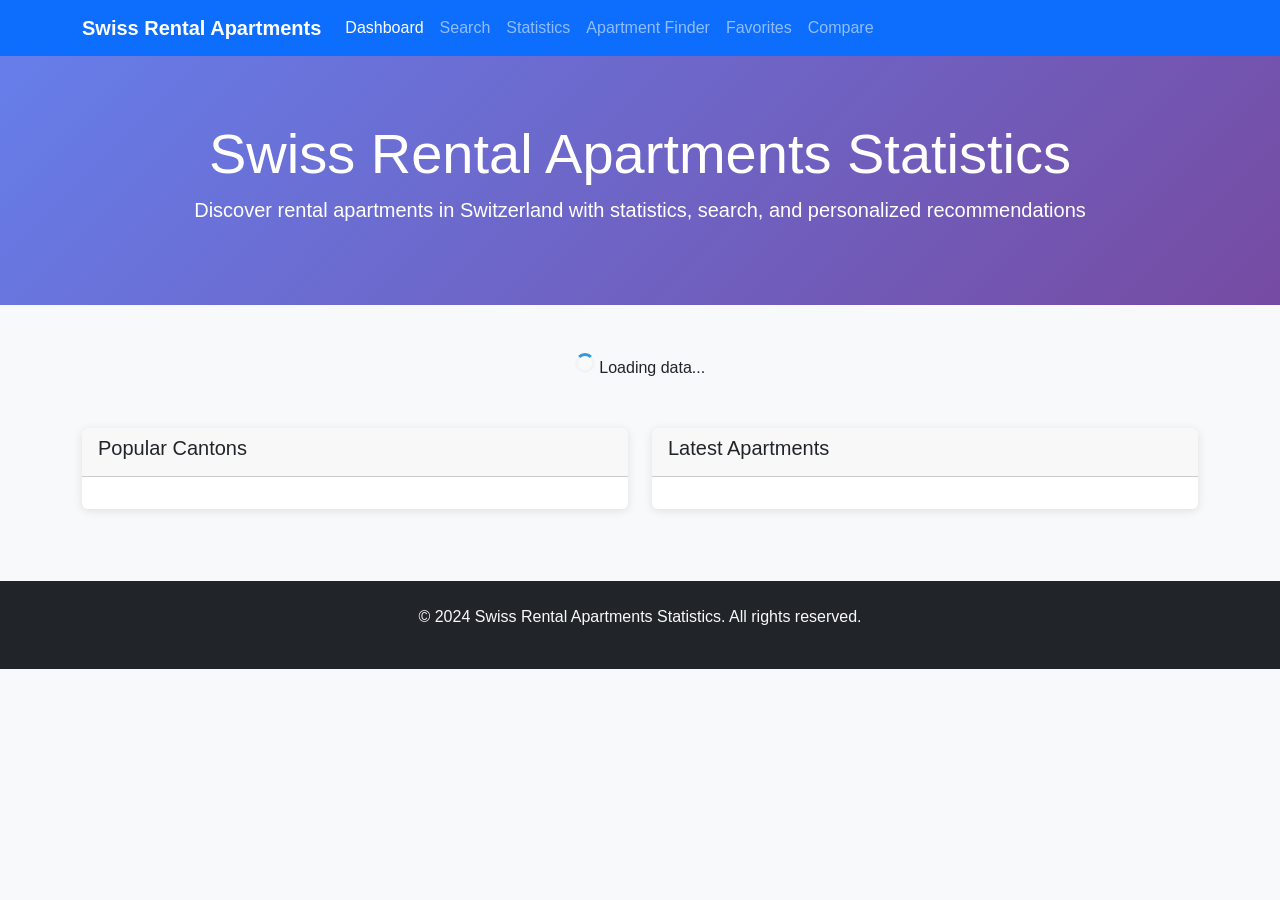
==== index.html @ b052c324 "build structure" ====
<!DOCTYPE html>
<html lang="de">
<head>
  <meta charset="UTF-8">
  <meta name="viewport" content="width=device-width, initial-scale=1.0">
  <title>Swiss Mietwohnungen Statistik - Dashboard</title>
  <link href="https://cdn.jsdelivr.net/npm/bootstrap@5.3.8/dist/css/bootstrap.min.css" rel="stylesheet">
  <link rel="stylesheet" href="css/style.css">
</head>
<body>
  <nav class="navbar navbar-expand-lg navbar-dark bg-primary">
    <div class="container">
      <a class="navbar-brand" href="index.html">Swiss Rental Apartments</a>
      <button class="navbar-toggler" type="button" data-bs-toggle="collapse" data-bs-target="#navbarNav">
        <span class="navbar-toggler-icon"></span>
      </button>
      <div class="collapse navbar-collapse" id="navbarNav">
        <ul class="navbar-nav me-auto">
          <li class="nav-item">
            <a class="nav-link active" href="index.html">Dashboard</a>
          </li>
          <li class="nav-item">
            <a class="nav-link" href="search.html">Search</a>
          </li>
          <li class="nav-item">
            <a class="nav-link" href="stats.html">Statistics</a>
          </li>
          <li class="nav-item">
            <a class="nav-link" href="quiz.html">Apartment Finder</a>
          </li>
          <li class="nav-item">
            <a class="nav-link" href="favorites.html">Favorites</a>
          </li>
          <li class="nav-item">
            <a class="nav-link" href="compare.html">Compare</a>
          </li>
        </ul>
      </div>
    </div>
  </nav>

  <section class="hero-section">
    <div class="container text-center">
      <h1 class="display-4">Swiss Rental Apartments Statistics</h1>
      <p class="lead">Discover rental apartments in Switzerland with statistics, search, and personalized recommendations</p>
    </div>
  </section>

  <div class="container my-5">
    <div id="summary-cards" class="row mb-5">
      <!-- Summary cards will be populated by JS -->
    </div>

    <div class="row">
      <div class="col-lg-6 mb-4">
        <div class="card">
          <div class="card-header">
            <h5>Popular Cantons</h5>
          </div>
          <div class="card-body">
            <div id="popular-cantons">
              <!-- Popular cantons will be populated by JS -->
            </div>
          </div>
        </div>
      </div>
      <div class="col-lg-6 mb-4">
        <div class="card">
          <div class="card-header">
            <h5>Latest Apartments</h5>
          </div>
          <div class="card-body">
            <div id="latest-apartments">
              <!-- Latest apartments will be populated by JS -->
            </div>
          </div>
        </div>
      </div>
    </div>
  </div>

  <footer class="bg-dark text-light py-4 mt-5">
    <div class="container text-center">
      <p>&copy; 2024 Swiss Rental Apartments Statistics. All rights reserved.</p>
    </div>
  </footer>

  <div id="toast-container" class="toast-container"></div>

  <script src="https://cdn.jsdelivr.net/npm/bootstrap@5.3.8/dist/js/bootstrap.bundle.min.js"></script>
  <script src="js/config.js"></script>
  <script src="js/supabase.js"></script>
  <script src="js/utils.js"></script>
  <script src="js/app.js"></script>
</body>
</html>
---- css/style.css ----
/* Custom styles for the application */
body {
  font-family: 'Segoe UI', Tahoma, Geneva, Verdana, sans-serif;
  background-color: #f8f9fa;
}

.navbar-brand {
  font-weight: bold;
}

.hero-section {
  background: linear-gradient(135deg, #667eea 0%, #764ba2 100%);
  color: white;
  padding: 4rem 0;
}

.card {
  border: none;
  box-shadow: 0 2px 10px rgba(0,0,0,0.1);
  transition: transform 0.2s;
}

.card:hover {
  transform: translateY(-2px);
}

.apartment-card img {
  height: 200px;
  object-fit: cover;
}

.stats-bar {
  background-color: #e9ecef;
  height: 20px;
  border-radius: 10px;
  overflow: hidden;
}

.stats-fill {
  height: 100%;
  background-color: #007bff;
  transition: width 0.5s;
}

.quiz-progress {
  height: 8px;
  background-color: #e9ecef;
  border-radius: 4px;
}

.quiz-progress-fill {
  height: 100%;
  background-color: #28a745;
  border-radius: 4px;
  transition: width 0.3s;
}

.favorite-btn {
  position: absolute;
  top: 10px;
  right: 10px;
  background: rgba(255,255,255,0.8);
  border: none;
  border-radius: 50%;
  width: 40px;
  height: 40px;
  display: flex;
  align-items: center;
  justify-content: center;
}

.favorite-btn:hover {
  background: rgba(255,255,255,1);
}

.comparison-table th,
.comparison-table td {
  vertical-align: middle;
}

.empty-state {
  text-align: center;
  padding: 3rem;
  color: #6c757d;
}

.empty-state i {
  font-size: 4rem;
  margin-bottom: 1rem;
}

.loading-spinner {
  display: inline-block;
  width: 20px;
  height: 20px;
  border: 3px solid #f3f3f3;
  border-top: 3px solid #3498db;
  border-radius: 50%;
  animation: spin 1s linear infinite;
}

@keyframes spin {
  0% { transform: rotate(0deg); }
  100% { transform: rotate(360deg); }
}

.toast-container {
  position: fixed;
  top: 20px;
  right: 20px;
  z-index: 9999;
}

@media (max-width: 768px) {
  .hero-section {
    padding: 2rem 0;
  }

  .card {
    margin-bottom: 1rem;
  }
}
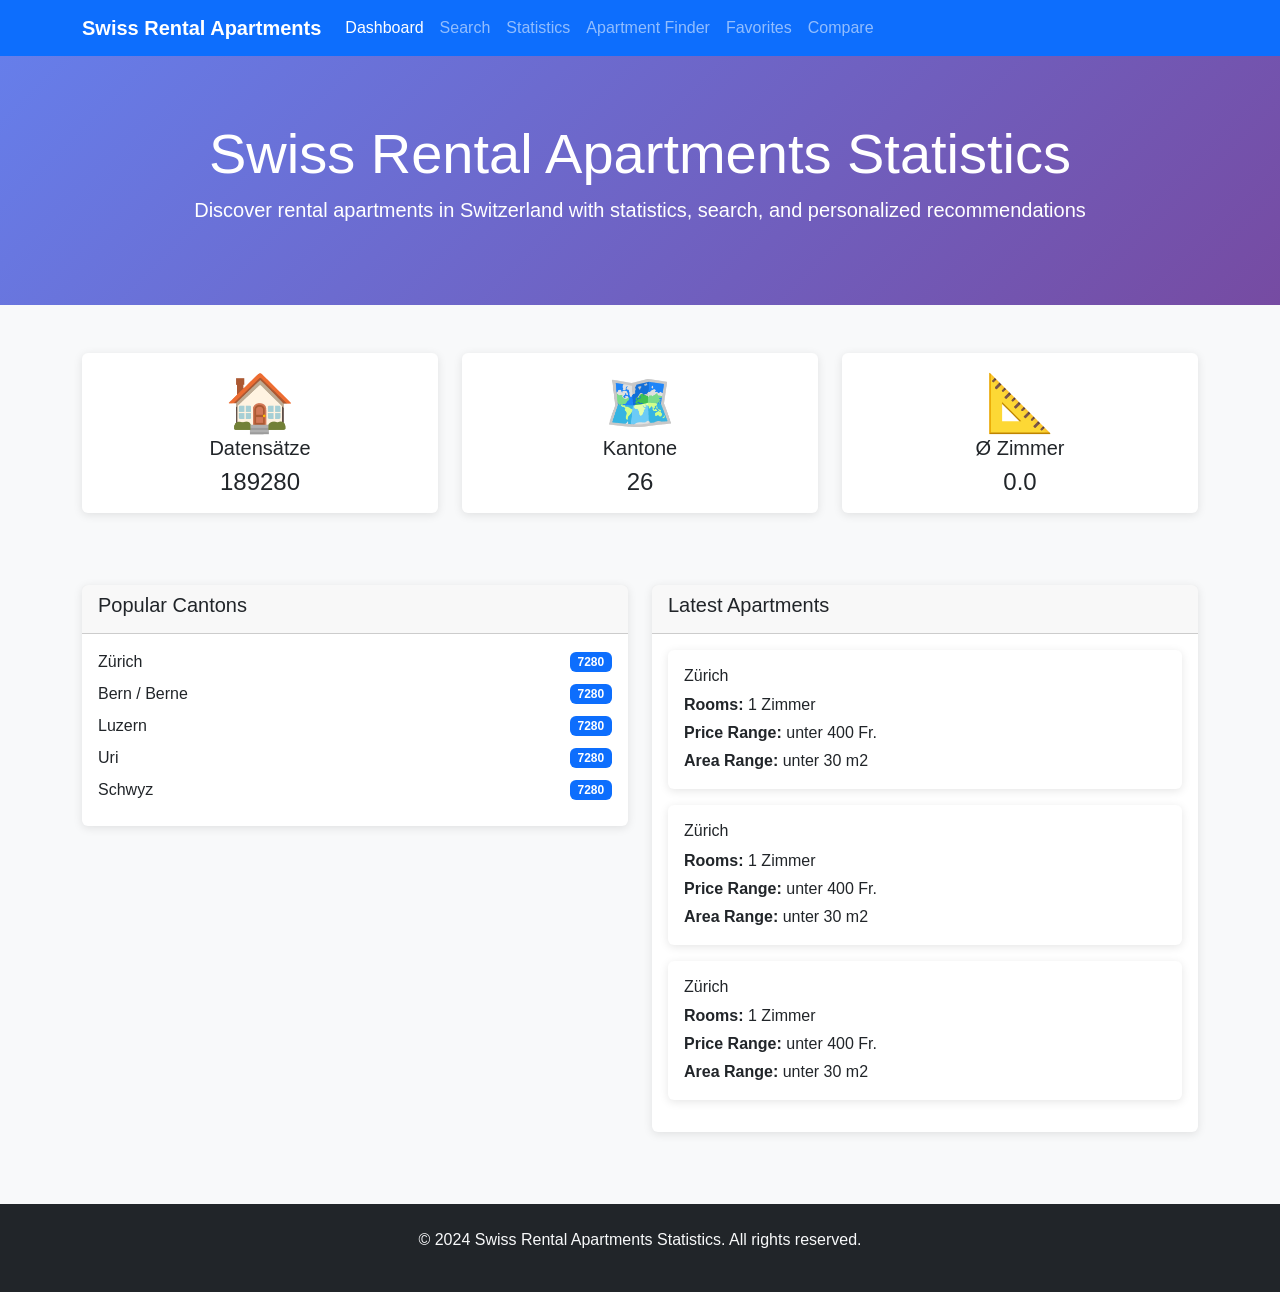
==== commit 39ff59e4: "fetch data and display" ====
--- a/index.html
+++ b/index.html
@@ -1,5 +1,6 @@
 <!DOCTYPE html>
 <html lang="de">
+
 <head>
   <meta charset="UTF-8">
   <meta name="viewport" content="width=device-width, initial-scale=1.0">
@@ -7,6 +8,7 @@
   <link href="https://cdn.jsdelivr.net/npm/bootstrap@5.3.8/dist/css/bootstrap.min.css" rel="stylesheet">
   <link rel="stylesheet" href="css/style.css">
 </head>
+
 <body>
   <nav class="navbar navbar-expand-lg navbar-dark bg-primary">
     <div class="container">
@@ -42,7 +44,8 @@
   <section class="hero-section">
     <div class="container text-center">
       <h1 class="display-4">Swiss Rental Apartments Statistics</h1>
-      <p class="lead">Discover rental apartments in Switzerland with statistics, search, and personalized recommendations</p>
+      <p class="lead">Discover rental apartments in Switzerland with statistics, search, and personalized
+        recommendations</p>
     </div>
   </section>
 
@@ -87,10 +90,10 @@
 
   <div id="toast-container" class="toast-container"></div>
 
-  <script src="https://cdn.jsdelivr.net/npm/bootstrap@5.3.8/dist/js/bootstrap.bundle.min.js"></script>
   <script src="js/config.js"></script>
   <script src="js/supabase.js"></script>
   <script src="js/utils.js"></script>
   <script src="js/app.js"></script>
 </body>
+
 </html>
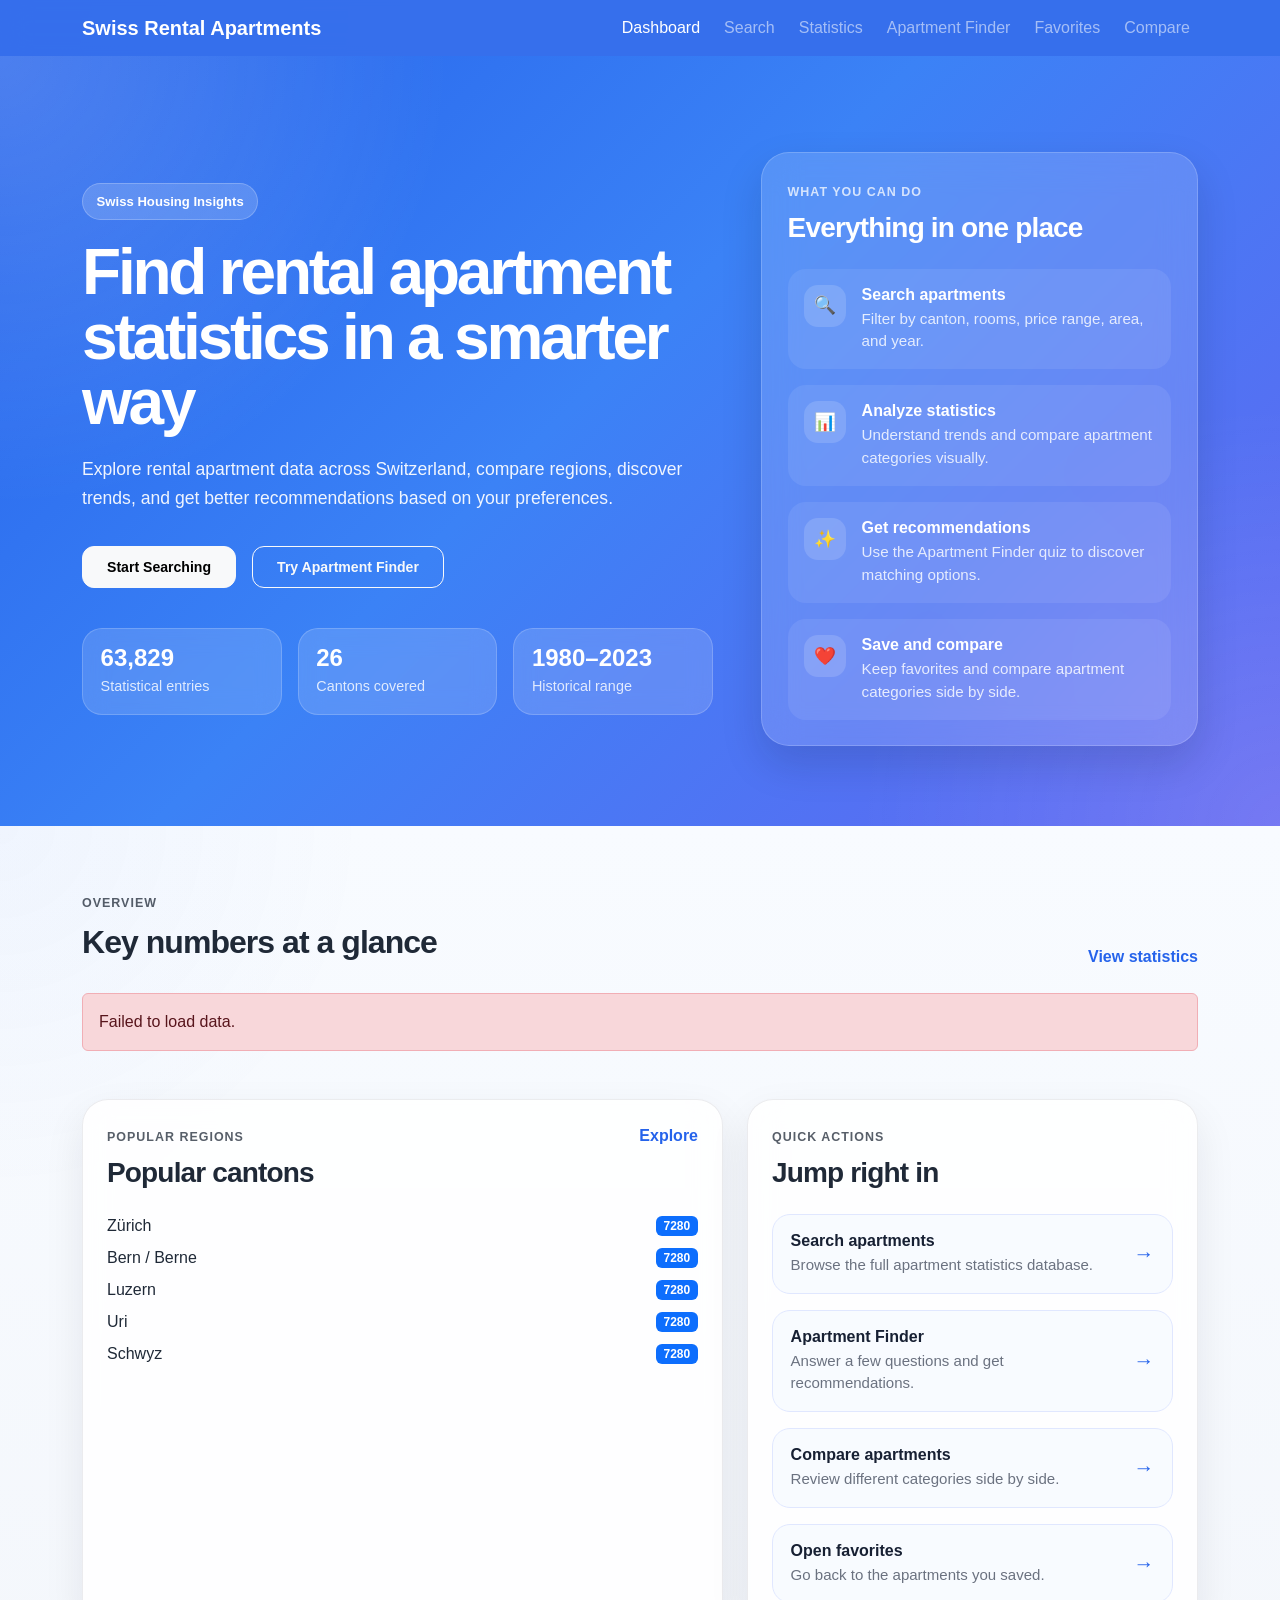
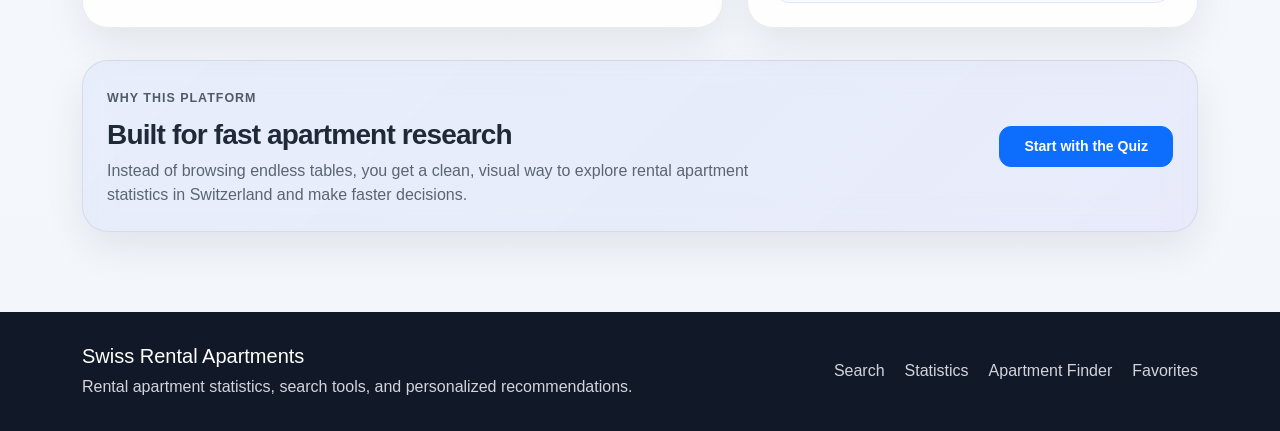
==== commit e9a8413d: "redesign and fix btns" ====
--- a/index.html
+++ b/index.html
@@ -1,23 +1,24 @@
 <!DOCTYPE html>
-<html lang="de">
+<html lang="en">
 
 <head>
   <meta charset="UTF-8">
   <meta name="viewport" content="width=device-width, initial-scale=1.0">
-  <title>Swiss Mietwohnungen Statistik - Dashboard</title>
+  <title>Swiss Rental Apartments - Dashboard</title>
   <link href="https://cdn.jsdelivr.net/npm/bootstrap@5.3.8/dist/css/bootstrap.min.css" rel="stylesheet">
   <link rel="stylesheet" href="css/style.css">
 </head>
 
 <body>
-  <nav class="navbar navbar-expand-lg navbar-dark bg-primary">
-    <div class="container">
-      <a class="navbar-brand" href="index.html">Swiss Rental Apartments</a>
+  <nav class="navbar navbar-expand-lg navbar-dark custom-navbar">
+    <div class="container">
+      <a class="navbar-brand fw-bold" href="index.html">Swiss Rental Apartments</a>
       <button class="navbar-toggler" type="button" data-bs-toggle="collapse" data-bs-target="#navbarNav">
         <span class="navbar-toggler-icon"></span>
       </button>
+
       <div class="collapse navbar-collapse" id="navbarNav">
-        <ul class="navbar-nav me-auto">
+        <ul class="navbar-nav ms-auto align-items-lg-center gap-lg-2">
           <li class="nav-item">
             <a class="nav-link active" href="index.html">Dashboard</a>
           </li>
@@ -41,55 +42,212 @@
     </div>
   </nav>
 
-  <section class="hero-section">
-    <div class="container text-center">
-      <h1 class="display-4">Swiss Rental Apartments Statistics</h1>
-      <p class="lead">Discover rental apartments in Switzerland with statistics, search, and personalized
-        recommendations</p>
+  <section class="landing-hero">
+    <div class="container">
+      <div class="row align-items-center g-5">
+        <div class="col-lg-7">
+          <span class="hero-badge">Swiss Housing Insights</span>
+          <h1 class="hero-title">Find rental apartment statistics in a smarter way</h1>
+          <p class="hero-text">
+            Explore rental apartment data across Switzerland, compare regions, discover trends,
+            and get better recommendations based on your preferences.
+          </p>
+
+          <div class="hero-actions d-flex flex-wrap gap-3">
+            <a href="search.html" class="btn btn-light btn-lg px-4">Start Searching</a>
+            <a href="quiz.html" class="btn btn-outline-light btn-lg px-4">Try Apartment Finder</a>
+          </div>
+
+          <div class="hero-mini-stats row g-3 mt-4">
+            <div class="col-sm-4">
+              <div class="mini-stat-card">
+                <div class="mini-stat-value" id="hero-total-records">63,829</div>
+                <div class="mini-stat-label">Statistical entries</div>
+              </div>
+            </div>
+            <div class="col-sm-4">
+              <div class="mini-stat-card">
+                <div class="mini-stat-value" id="hero-total-cantons">26</div>
+                <div class="mini-stat-label">Cantons covered</div>
+              </div>
+            </div>
+            <div class="col-sm-4">
+              <div class="mini-stat-card">
+                <div class="mini-stat-value" id="hero-years-range">1980–2023</div>
+                <div class="mini-stat-label">Historical range</div>
+              </div>
+            </div>
+          </div>
+        </div>
+
+        <div class="col-lg-5">
+          <div class="hero-panel">
+            <div class="hero-panel-top">
+              <span class="hero-panel-kicker">What you can do</span>
+              <h3>Everything in one place</h3>
+            </div>
+
+            <div class="feature-list">
+              <div class="feature-item">
+                <div class="feature-icon">🔍</div>
+                <div>
+                  <h6>Search apartments</h6>
+                  <p>Filter by canton, rooms, price range, area, and year.</p>
+                </div>
+              </div>
+
+              <div class="feature-item">
+                <div class="feature-icon">📊</div>
+                <div>
+                  <h6>Analyze statistics</h6>
+                  <p>Understand trends and compare apartment categories visually.</p>
+                </div>
+              </div>
+
+              <div class="feature-item">
+                <div class="feature-icon">✨</div>
+                <div>
+                  <h6>Get recommendations</h6>
+                  <p>Use the Apartment Finder quiz to discover matching options.</p>
+                </div>
+              </div>
+
+              <div class="feature-item">
+                <div class="feature-icon">❤️</div>
+                <div>
+                  <h6>Save and compare</h6>
+                  <p>Keep favorites and compare apartment categories side by side.</p>
+                </div>
+              </div>
+            </div>
+          </div>
+        </div>
+      </div>
     </div>
   </section>
 
-  <div class="container my-5">
-    <div id="summary-cards" class="row mb-5">
-      <!-- Summary cards will be populated by JS -->
-    </div>
-
-    <div class="row">
-      <div class="col-lg-6 mb-4">
-        <div class="card">
-          <div class="card-header">
-            <h5>Popular Cantons</h5>
-          </div>
-          <div class="card-body">
-            <div id="popular-cantons">
-              <!-- Popular cantons will be populated by JS -->
-            </div>
-          </div>
+  <main class="dashboard-main">
+    <div class="container">
+
+      <section class="dashboard-section">
+        <div class="section-heading">
+          <div>
+            <span class="section-kicker">Overview</span>
+            <h2>Key numbers at a glance</h2>
+          </div>
+          <a href="stats.html" class="section-link">View statistics</a>
+        </div>
+
+        <div id="summary-cards" class="row g-4">
+          <!-- Summary cards will be populated by JS -->
+        </div>
+      </section>
+
+      <section class="dashboard-section">
+        <div class="row g-4">
+          <div class="col-lg-7">
+            <div class="dashboard-card h-100">
+              <div class="card-top">
+                <div>
+                  <span class="section-kicker">Popular regions</span>
+                  <h3>Popular cantons</h3>
+                </div>
+                <a href="search.html" class="small-link">Explore</a>
+              </div>
+              <div id="popular-cantons" class="mt-3">
+                <!-- Popular cantons will be populated by JS -->
+              </div>
+            </div>
+          </div>
+
+          <div class="col-lg-5">
+            <div class="dashboard-card h-100">
+              <div class="card-top">
+                <div>
+                  <span class="section-kicker">Quick actions</span>
+                  <h3>Jump right in</h3>
+                </div>
+              </div>
+
+              <div class="quick-links">
+                <a href="search.html" class="quick-link-card">
+                  <div>
+                    <h6>Search apartments</h6>
+                    <p>Browse the full apartment statistics database.</p>
+                  </div>
+                  <span>→</span>
+                </a>
+
+                <a href="quiz.html" class="quick-link-card">
+                  <div>
+                    <h6>Apartment Finder</h6>
+                    <p>Answer a few questions and get recommendations.</p>
+                  </div>
+                  <span>→</span>
+                </a>
+
+                <a href="compare.html" class="quick-link-card">
+                  <div>
+                    <h6>Compare apartments</h6>
+                    <p>Review different categories side by side.</p>
+                  </div>
+                  <span>→</span>
+                </a>
+
+                <a href="favorites.html" class="quick-link-card">
+                  <div>
+                    <h6>Open favorites</h6>
+                    <p>Go back to the apartments you saved.</p>
+                  </div>
+                  <span>→</span>
+                </a>
+              </div>
+            </div>
+          </div>
+        </div>
+      </section>
+
+      <section class="dashboard-section">
+        <div class="dashboard-card info-band">
+          <div class="row align-items-center g-4">
+            <div class="col-lg-8">
+              <span class="section-kicker">Why this platform</span>
+              <h3>Built for fast apartment research</h3>
+              <p class="mb-0">
+                Instead of browsing endless tables, you get a clean, visual way to explore
+                rental apartment statistics in Switzerland and make faster decisions.
+              </p>
+            </div>
+            <div class="col-lg-4 text-lg-end">
+              <a href="quiz.html" class="btn btn-primary btn-lg px-4">Start with the Quiz</a>
+            </div>
+          </div>
+        </div>
+      </section>
+
+    </div>
+  </main>
+
+  <footer class="site-footer">
+    <div class="container">
+      <div class="footer-content">
+        <div>
+          <h5>Swiss Rental Apartments</h5>
+          <p class="mb-0">Rental apartment statistics, search tools, and personalized recommendations.</p>
+        </div>
+        <div class="footer-links">
+          <a href="search.html">Search</a>
+          <a href="stats.html">Statistics</a>
+          <a href="quiz.html">Apartment Finder</a>
+          <a href="favorites.html">Favorites</a>
         </div>
       </div>
-      <div class="col-lg-6 mb-4">
-        <div class="card">
-          <div class="card-header">
-            <h5>Latest Apartments</h5>
-          </div>
-          <div class="card-body">
-            <div id="latest-apartments">
-              <!-- Latest apartments will be populated by JS -->
-            </div>
-          </div>
-        </div>
-      </div>
-    </div>
-  </div>
-
-  <footer class="bg-dark text-light py-4 mt-5">
-    <div class="container text-center">
-      <p>&copy; 2024 Swiss Rental Apartments Statistics. All rights reserved.</p>
     </div>
   </footer>
 
   <div id="toast-container" class="toast-container"></div>
 
+  <script src="https://cdn.jsdelivr.net/npm/bootstrap@5.3.8/dist/js/bootstrap.bundle.min.js"></script>
   <script src="js/config.js"></script>
   <script src="js/supabase.js"></script>
   <script src="js/utils.js"></script>
--- a/css/style.css
+++ b/css/style.css
@@ -1,122 +1,1374 @@
-/* Custom styles for the application */
+:root {
+  --bg: #f5f7fb;
+  --surface: #ffffff;
+  --surface-2: #f8fafc;
+  --text: #1f2937;
+  --muted: #6b7280;
+  --border: #e5e7eb;
+  --primary: #2563eb;
+  --primary-soft: #dbeafe;
+  --shadow-sm: 0 4px 12px rgba(15, 23, 42, 0.06);
+  --shadow-md: 0 12px 30px rgba(15, 23, 42, 0.08);
+  --shadow-lg: 0 18px 45px rgba(15, 23, 42, 0.12);
+  --radius: 20px;
+}
+
 body {
-  font-family: 'Segoe UI', Tahoma, Geneva, Verdana, sans-serif;
-  background-color: #f8f9fa;
-}
-
-.navbar-brand {
-  font-weight: bold;
-}
-
-.hero-section {
-  background: linear-gradient(135deg, #667eea 0%, #764ba2 100%);
+  font-family: "Inter", "Segoe UI", sans-serif;
+  background:
+    radial-gradient(
+      circle at top left,
+      rgba(37, 99, 235, 0.05),
+      transparent 25%
+    ),
+    linear-gradient(180deg, #f8fafc 0%, #f3f6fb 100%);
+  color: var(--text);
+}
+
+.custom-navbar {
+  background: rgba(37, 99, 235, 0.92) !important;
+  backdrop-filter: blur(14px);
+  -webkit-backdrop-filter: blur(14px);
+  box-shadow: 0 10px 30px rgba(37, 99, 235, 0.15);
+}
+
+.landing-hero {
+  position: relative;
+  overflow: hidden;
+  padding: 6rem 0 5rem;
+  background:
+    radial-gradient(
+      circle at top left,
+      rgba(255, 255, 255, 0.18),
+      transparent 30%
+    ),
+    radial-gradient(
+      circle at bottom right,
+      rgba(255, 255, 255, 0.12),
+      transparent 28%
+    ),
+    linear-gradient(135deg, #2563eb 0%, #3b82f6 45%, #6366f1 100%);
   color: white;
-  padding: 4rem 0;
-}
-
-.card {
+}
+
+.hero-badge {
+  display: inline-block;
+  padding: 0.45rem 0.85rem;
+  border-radius: 999px;
+  background: rgba(255, 255, 255, 0.16);
+  border: 1px solid rgba(255, 255, 255, 0.22);
+  font-weight: 700;
+  font-size: 0.82rem;
+  margin-bottom: 1.25rem;
+}
+
+.hero-title {
+  font-size: clamp(2.4rem, 5vw, 4.5rem);
+  line-height: 1.02;
+  letter-spacing: -0.05em;
+  font-weight: 800;
+  max-width: 760px;
+  margin-bottom: 1.2rem;
+}
+
+.hero-text {
+  max-width: 680px;
+  font-size: 1.1rem;
+  line-height: 1.7;
+  color: rgba(255, 255, 255, 0.92);
+}
+
+.hero-actions {
+  margin-top: 2rem;
+}
+
+.hero-mini-stats {
+  margin-top: 2rem;
+}
+
+.mini-stat-card {
+  background: rgba(255, 255, 255, 0.14);
+  border: 1px solid rgba(255, 255, 255, 0.18);
+  border-radius: 20px;
+  padding: 1rem 1.1rem;
+  backdrop-filter: blur(12px);
+  -webkit-backdrop-filter: blur(12px);
+}
+
+.mini-stat-value {
+  font-size: 1.5rem;
+  font-weight: 800;
+  line-height: 1.1;
+}
+
+.mini-stat-label {
+  margin-top: 0.3rem;
+  font-size: 0.9rem;
+  color: rgba(255, 255, 255, 0.82);
+}
+
+.hero-panel {
+  background: rgba(255, 255, 255, 0.14);
+  border: 1px solid rgba(255, 255, 255, 0.18);
+  border-radius: 28px;
+  padding: 1.6rem;
+  box-shadow: 0 18px 40px rgba(15, 23, 42, 0.15);
+  backdrop-filter: blur(18px);
+  -webkit-backdrop-filter: blur(18px);
+}
+
+.hero-panel-kicker,
+.section-kicker {
+  display: inline-block;
+  font-size: 0.78rem;
+  font-weight: 700;
+  text-transform: uppercase;
+  letter-spacing: 0.08em;
+  opacity: 0.75;
+  margin-bottom: 0.6rem;
+}
+
+.hero-panel h3,
+.section-heading h2,
+.dashboard-card h3 {
+  font-weight: 800;
+  letter-spacing: -0.03em;
+}
+
+.feature-list {
+  margin-top: 1.5rem;
+  display: grid;
+  gap: 1rem;
+}
+
+.feature-item {
+  display: flex;
+  gap: 1rem;
+  align-items: flex-start;
+  background: rgba(255, 255, 255, 0.08);
+  border-radius: 18px;
+  padding: 1rem;
+}
+
+.feature-item h6 {
+  margin-bottom: 0.25rem;
+  font-weight: 700;
+}
+
+.feature-item p {
+  margin: 0;
+  color: rgba(255, 255, 255, 0.82);
+  font-size: 0.95rem;
+}
+
+.feature-icon {
+  width: 42px;
+  height: 42px;
+  border-radius: 14px;
+  display: flex;
+  align-items: center;
+  justify-content: center;
+  background: rgba(255, 255, 255, 0.14);
+  font-size: 1.1rem;
+  flex-shrink: 0;
+}
+
+.dashboard-main {
+  background:
+    radial-gradient(
+      circle at top left,
+      rgba(37, 99, 235, 0.04),
+      transparent 22%
+    ),
+    linear-gradient(180deg, #f8fbff 0%, #f3f6fb 100%);
+  padding: 4rem 0 5rem;
+}
+
+.dashboard-section + .dashboard-section {
+  margin-top: 2rem;
+}
+
+.section-heading {
+  display: flex;
+  justify-content: space-between;
+  align-items: end;
+  gap: 1rem;
+  margin-bottom: 1.5rem;
+}
+
+.section-link,
+.small-link {
+  color: #2563eb;
+  text-decoration: none;
+  font-weight: 700;
+}
+
+.dashboard-card {
+  background: rgba(255, 255, 255, 0.84);
+  border: 1px solid rgba(15, 23, 42, 0.08);
+  border-radius: 26px;
+  padding: 1.5rem;
+  box-shadow: 0 16px 40px rgba(15, 23, 42, 0.08);
+  backdrop-filter: blur(14px);
+  -webkit-backdrop-filter: blur(14px);
+}
+
+.card-top {
+  display: flex;
+  justify-content: space-between;
+  align-items: start;
+  gap: 1rem;
+}
+
+.quick-links {
+  display: grid;
+  gap: 1rem;
+  margin-top: 1rem;
+}
+
+.quick-link-card {
+  display: flex;
+  justify-content: space-between;
+  align-items: center;
+  gap: 1rem;
+  padding: 1rem 1.1rem;
+  background: #f8fbff;
+  border: 1px solid #e0e7ff;
+  border-radius: 18px;
+  text-decoration: none;
+  color: #172033;
+  transition:
+    transform 0.2s ease,
+    box-shadow 0.2s ease,
+    border-color 0.2s ease;
+}
+
+.quick-link-card:hover {
+  transform: translateY(-2px);
+  border-color: #bfdbfe;
+  box-shadow: 0 10px 24px rgba(37, 99, 235, 0.08);
+}
+
+.quick-link-card h6 {
+  margin-bottom: 0.25rem;
+  font-weight: 700;
+}
+
+.quick-link-card p {
+  margin-bottom: 0;
+  color: #6b7280;
+  font-size: 0.94rem;
+}
+
+.quick-link-card span {
+  font-size: 1.3rem;
+  color: #2563eb;
+}
+
+.info-band {
+  background: linear-gradient(
+    135deg,
+    rgba(37, 99, 235, 0.06),
+    rgba(99, 102, 241, 0.08)
+  );
+}
+
+.info-band p {
+  color: #5b6472;
+}
+
+.site-footer {
+  background: #111827;
+  color: #d1d5db;
+  padding: 2rem 0;
+}
+
+.footer-content {
+  display: flex;
+  justify-content: space-between;
+  gap: 2rem;
+  align-items: center;
+  flex-wrap: wrap;
+}
+
+.footer-content h5 {
+  color: white;
+  margin-bottom: 0.4rem;
+}
+
+.footer-links {
+  display: flex;
+  gap: 1.25rem;
+  flex-wrap: wrap;
+}
+
+.footer-links a {
+  color: #d1d5db;
+  text-decoration: none;
+}
+
+.footer-links a:hover {
+  color: white;
+}
+
+@media (max-width: 991px) {
+  .landing-hero {
+    padding: 5rem 0 4rem;
+  }
+
+  .hero-title {
+    font-size: 2.7rem;
+  }
+
+  .section-heading {
+    flex-direction: column;
+    align-items: start;
+  }
+}
+
+@media (max-width: 768px) {
+  .landing-hero {
+    padding: 4rem 0 3rem;
+  }
+
+  .hero-title {
+    font-size: 2.2rem;
+  }
+
+  .dashboard-card,
+  .hero-panel {
+    border-radius: 22px;
+  }
+
+  .quick-link-card {
+    align-items: flex-start;
+  }
+}
+
+.search-hero {
+  position: relative;
+  overflow: hidden;
+  padding: 4.5rem 0 3rem;
+  background:
+    radial-gradient(
+      circle at top left,
+      rgba(255, 255, 255, 0.18),
+      transparent 30%
+    ),
+    radial-gradient(
+      circle at bottom right,
+      rgba(255, 255, 255, 0.12),
+      transparent 28%
+    ),
+    linear-gradient(135deg, #2563eb 0%, #3b82f6 45%, #6366f1 100%);
+  color: white;
+}
+
+.search-hero-content {
+  max-width: 820px;
+}
+
+.search-title {
+  font-size: clamp(2.2rem, 5vw, 3.8rem);
+  line-height: 1.04;
+  letter-spacing: -0.045em;
+  font-weight: 800;
+  margin-bottom: 1rem;
+}
+
+.search-text {
+  max-width: 720px;
+  font-size: 1.08rem;
+  line-height: 1.7;
+  color: rgba(255, 255, 255, 0.92);
+  margin-bottom: 0;
+}
+
+.filter-panel {
+  top: 100px;
+}
+
+.filter-form .form-label {
+  font-weight: 700;
+  color: #334155;
+  margin-bottom: 0.45rem;
+}
+
+.filter-form .form-select {
+  min-height: 52px;
+  border-radius: 16px;
+  border: 1px solid #dbe2ea;
+  background: rgba(255, 255, 255, 0.95);
+  box-shadow: none;
+}
+
+.filter-form .form-select:focus {
+  border-color: rgba(37, 99, 235, 0.45);
+  box-shadow: 0 0 0 4px rgba(37, 99, 235, 0.12) !important;
+}
+
+.results-shell {
+  min-height: 540px;
+}
+
+.results-toolbar {
+  display: flex;
+  justify-content: space-between;
+  align-items: end;
+  gap: 1rem;
+  margin-bottom: 1.5rem;
+  flex-wrap: wrap;
+}
+
+.results-count {
+  color: #6b7280;
+  font-weight: 600;
+}
+
+.results-actions {
+  display: flex;
+  align-items: center;
+  gap: 0.75rem;
+}
+
+.results-content {
+  min-height: 240px;
+}
+
+.pagination-wrap {
+  display: flex;
+  justify-content: center;
+}
+
+.search-modal {
+  border: 1px solid rgba(15, 23, 42, 0.08);
+  border-radius: 24px;
+  box-shadow: 0 24px 60px rgba(15, 23, 42, 0.16);
+  overflow: hidden;
+}
+
+.search-modal .modal-content {
   border: none;
-  box-shadow: 0 2px 10px rgba(0,0,0,0.1);
-  transition: transform 0.2s;
-}
-
-.card:hover {
-  transform: translateY(-2px);
-}
-
-.apartment-card img {
-  height: 200px;
-  object-fit: cover;
-}
-
-.stats-bar {
-  background-color: #e9ecef;
-  height: 20px;
-  border-radius: 10px;
+}
+
+.search-modal .modal-header,
+.search-modal .modal-body {
+  background: #fff;
+}
+
+@media (max-width: 991px) {
+  .search-hero {
+    padding: 4rem 0 2.5rem;
+  }
+
+  .filter-panel {
+    position: static !important;
+    top: auto;
+  }
+}
+
+@media (max-width: 768px) {
+  .search-title {
+    font-size: 2rem;
+  }
+
+  .results-toolbar {
+    align-items: start;
+    flex-direction: column;
+  }
+}
+
+/* Top results text */
+.results-header {
+  font-size: 0.95rem;
+  font-weight: 600;
+  color: var(--muted);
+  margin-bottom: 1.25rem;
+}
+
+/* Grid spacing */
+.card-grid {
+  gap: 1.5rem;
+}
+
+/* Main card */
+.card,
+.apartment-card {
+  border: 1px solid rgba(229, 231, 235, 0.9);
+  border-radius: var(--radius);
+  background: rgba(255, 255, 255, 0.88);
+  backdrop-filter: blur(10px);
+  -webkit-backdrop-filter: blur(10px);
+  box-shadow: var(--shadow-sm);
+  padding: 1.35rem;
+  transition:
+    transform 0.25s ease,
+    box-shadow 0.25s ease,
+    border-color 0.25s ease;
+  position: relative;
   overflow: hidden;
 }
 
-.stats-fill {
-  height: 100%;
-  background-color: #007bff;
-  transition: width 0.5s;
+.card:hover,
+.apartment-card:hover {
+  transform: translateY(-6px);
+  box-shadow: var(--shadow-md);
+  border-color: rgba(37, 99, 235, 0.18);
+}
+
+/* subtle highlight */
+.card::before,
+.apartment-card::before {
+  content: "";
+  position: absolute;
+  inset: 0;
+  background: linear-gradient(
+    180deg,
+    rgba(255, 255, 255, 0.35),
+    transparent 40%
+  );
+  pointer-events: none;
+}
+
+/* Card header row */
+.card-header-custom {
+  display: flex;
+  justify-content: space-between;
+  align-items: flex-start;
+  margin-bottom: 1rem;
+}
+
+/* City */
+.card-title,
+.apartment-card h5,
+.apartment-card .city-title {
+  font-size: 1.55rem;
+  font-weight: 700;
+  letter-spacing: -0.03em;
+  margin-bottom: 0.35rem;
+  color: #1e293b;
+}
+
+/* Year badge */
+.badge-year {
+  display: inline-block;
+  padding: 0.32rem 0.65rem;
+  border-radius: 999px;
+  background: linear-gradient(135deg, #dbeafe 0%, #bfdbfe 100%);
+  color: #2563eb;
+  font-size: 0.72rem;
+  font-weight: 700;
+  letter-spacing: 0.02em;
+  margin-top: 0.25rem;
+}
+
+/* Right side amount */
+.amount-box {
+  text-align: right;
+}
+
+.amount-box .label {
+  display: block;
+  font-size: 0.78rem;
+  color: var(--muted);
+  margin-bottom: 0.15rem;
+}
+
+.amount-box .value {
+  font-size: 1.9rem;
+  font-weight: 800;
+  line-height: 1;
+  color: var(--primary);
+  letter-spacing: -0.04em;
+}
+
+/* Info rows */
+.card-info {
+  margin-top: 1rem;
+  margin-bottom: 1.25rem;
+}
+
+.card-info p,
+.card-info div {
+  margin-bottom: 0.55rem;
+  color: #374151;
+  font-size: 0.98rem;
+  line-height: 1.45;
+}
+
+.card-info strong {
+  color: #111827;
+  font-weight: 700;
+}
+
+/* Buttons row */
+.card-actions {
+  display: flex;
+  gap: 0.65rem;
+  margin-top: 1.2rem;
+}
+
+/* Buttons */
+.btn {
+  border-radius: 12px;
+  font-size: 0.88rem;
+  font-weight: 600;
+  padding: 0.58rem 0.95rem;
+  transition: all 0.2s ease;
+  box-shadow: none;
+}
+
+/* Favorite button */
+.btn-favorite,
+.favorite-btn {
+  background: #eff6ff;
+  color: var(--primary);
+  border: 1px solid #bfdbfe;
+}
+
+.btn-favorite:hover,
+.favorite-btn:hover {
+  background: #dbeafe;
+  border-color: #93c5fd;
+  transform: translateY(-1px);
+}
+
+/* Compare button */
+.btn-compare {
+  background: #ffffff;
+  color: #475569;
+  border: 1px solid #d1d5db;
+}
+
+.btn-compare:hover {
+  background: #f8fafc;
+  border-color: #94a3b8;
+  color: #1f2937;
+  transform: translateY(-1px);
+}
+
+/* Optional accent line */
+.apartment-card::after {
+  content: "";
+  position: absolute;
+  top: 0;
+  left: 0;
+  width: 100%;
+  height: 4px;
+  background: linear-gradient(90deg, #2563eb, #60a5fa);
+  opacity: 0.9;
+}
+
+.quiz-actions {
+  display: flex;
+  justify-content: space-between;
+  align-items: center;
+  margin-top: 2rem;
+  gap: 1.5rem; /* space between buttons */
+}
+
+.quiz-actions .btn {
+  min-width: 120px;
+  padding: 0.75rem 1.4rem;
+  border-radius: 14px;
+}
+
+.quiz-actions .btn-light {
+  background: #f8fafc;
+  border: 1px solid #e2e8f0;
+}
+
+.quiz-actions .btn-primary {
+  box-shadow: 0 8px 20px rgba(37, 99, 235, 0.25);
+}
+
+/* Better mobile */
+@media (max-width: 768px) {
+  .card,
+  .apartment-card {
+    padding: 1.1rem;
+    border-radius: 16px;
+  }
+
+  .card-title,
+  .apartment-card h5,
+  .apartment-card .city-title {
+    font-size: 1.3rem;
+  }
+
+  .amount-box .value {
+    font-size: 1.5rem;
+  }
+
+  .card-actions {
+    flex-wrap: wrap;
+  }
+}
+
+.stat-card {
+  padding: 1.5rem;
+}
+
+.stat-label {
+  font-size: 0.92rem;
+  font-weight: 700;
+  color: #64748b;
+  margin-bottom: 0.65rem;
+}
+
+.stat-value {
+  font-size: clamp(2rem, 4vw, 2.8rem);
+  font-weight: 800;
+  letter-spacing: -0.04em;
+  color: #172033;
+  line-height: 1;
+  margin-bottom: 0.55rem;
+}
+
+.stat-subtext {
+  color: #6b7280;
+  font-size: 0.95rem;
+}
+
+.chart-card {
+  padding: 1.5rem;
+}
+
+.chart-wrap {
+  position: relative;
+  min-height: 320px;
+}
+
+.small-chart-wrap {
+  min-height: 320px;
+}
+
+.insight-grid {
+  display: grid;
+  grid-template-columns: repeat(auto-fit, minmax(220px, 1fr));
+  gap: 1rem;
+}
+
+.insight-card {
+  background: #f8fbff;
+  border: 1px solid #e0e7ff;
+  border-radius: 18px;
+  padding: 1rem 1.1rem;
+}
+
+.insight-card h6 {
+  margin-bottom: 0.4rem;
+  font-weight: 700;
+  color: #172033;
+}
+
+.insight-card p {
+  margin: 0;
+  color: #64748b;
+  line-height: 1.55;
+}
+
+@media (max-width: 768px) {
+  .chart-wrap,
+  .small-chart-wrap {
+    min-height: 260px;
+  }
+}
+
+.stat-card {
+  padding: 1.5rem;
+}
+
+.stat-label {
+  font-size: 0.92rem;
+  font-weight: 700;
+  color: #64748b;
+  margin-bottom: 0.65rem;
+}
+
+.stat-value {
+  font-size: clamp(2rem, 4vw, 2.8rem);
+  font-weight: 800;
+  letter-spacing: -0.04em;
+  color: #172033;
+  line-height: 1;
+  margin-bottom: 0.55rem;
+}
+
+.stat-subtext {
+  color: #6b7280;
+  font-size: 0.95rem;
+}
+
+.chart-card {
+  padding: 1.5rem;
+}
+
+.chart-wrap {
+  position: relative;
+  min-height: 320px;
+}
+
+.small-chart-wrap {
+  min-height: 320px;
+}
+
+.insight-grid {
+  display: grid;
+  grid-template-columns: repeat(auto-fit, minmax(220px, 1fr));
+  gap: 1rem;
+}
+
+.insight-card {
+  background: #f8fbff;
+  border: 1px solid #e0e7ff;
+  border-radius: 18px;
+  padding: 1rem 1.1rem;
+}
+
+.insight-card h6 {
+  margin-bottom: 0.4rem;
+  font-weight: 700;
+  color: #172033;
+}
+
+.insight-card p {
+  margin: 0;
+  color: #64748b;
+  line-height: 1.55;
+}
+
+@media (max-width: 768px) {
+  .chart-wrap,
+  .small-chart-wrap {
+    min-height: 260px;
+  }
+}
+
+.quiz-top-hero {
+  padding-bottom: 2.8rem;
+}
+
+.quiz-shell-modern {
+  padding: 1.5rem;
+}
+
+.quiz-panel-modern {
+  min-height: 520px;
+  display: flex;
+  flex-direction: column;
+  justify-content: center;
+}
+
+.quiz-side-card {
+  position: sticky;
+  top: 100px;
+}
+
+.quiz-side-text {
+  color: #64748b;
+  margin-bottom: 0;
+  line-height: 1.7;
+}
+
+.feature-item-light {
+  background: #f8fbff;
+  border: 1px solid #e0e7ff;
+}
+
+.feature-icon-light {
+  background: #eaf2ff;
+  color: #2563eb;
+}
+
+.quiz-illustration {
+  font-size: 3.2rem;
+  margin-bottom: 1rem;
+}
+
+.quiz-progress-wrap {
+  display: flex;
+  align-items: center;
+  gap: 1rem;
 }
 
 .quiz-progress {
-  height: 8px;
-  background-color: #e9ecef;
-  border-radius: 4px;
+  flex: 1;
+  height: 12px;
+  background: #e8edf5;
+  border-radius: 999px;
+  overflow: hidden;
 }
 
 .quiz-progress-fill {
   height: 100%;
-  background-color: #28a745;
-  border-radius: 4px;
-  transition: width 0.3s;
-}
-
-.favorite-btn {
-  position: absolute;
-  top: 10px;
-  right: 10px;
-  background: rgba(255,255,255,0.8);
-  border: none;
-  border-radius: 50%;
-  width: 40px;
-  height: 40px;
-  display: flex;
+  border-radius: 999px;
+  background: linear-gradient(90deg, #2563eb 0%, #60a5fa 100%);
+  transition: width 0.35s ease;
+}
+
+.quiz-step-label {
+  font-size: 0.95rem;
+  color: #64748b;
+  font-weight: 700;
+  white-space: nowrap;
+}
+
+.question-card {
+  padding: 0.5rem 0;
+}
+
+.question-number {
+  color: #2563eb;
+  font-weight: 700;
+  font-size: 0.9rem;
+  margin-bottom: 0.65rem;
+}
+
+.question-title {
+  font-size: clamp(1.5rem, 3vw, 2rem);
+  font-weight: 800;
+  letter-spacing: -0.03em;
+  color: #172033;
+  margin-bottom: 0.5rem;
+}
+
+.question-options {
+  margin-top: 1.5rem;
+}
+
+.question-options .form-select,
+.question-options .form-control {
+  min-height: 56px;
+  border-radius: 16px;
+  border: 1px solid #dbe2ea;
+  box-shadow: none !important;
+}
+
+.question-options .form-select:focus,
+.question-options .form-control:focus {
+  border-color: rgba(37, 99, 235, 0.45);
+  box-shadow: 0 0 0 4px rgba(37, 99, 235, 0.12) !important;
+}
+
+.question-options .form-check {
+  border: 1px solid #e5e7eb;
+  border-radius: 18px;
+  padding: 1rem 1rem 1rem 2.5rem;
+  background: #fff;
+  transition: all 0.2s ease;
+}
+
+.question-options .form-check:hover {
+  border-color: #bfdbfe;
+  background: #f8fbff;
+}
+
+.question-options .form-check-input {
+  margin-top: 0.3rem;
+}
+
+.question-options .form-check-input:checked {
+  background-color: #2563eb;
+  border-color: #2563eb;
+}
+
+.question-options .form-check-label {
+  font-weight: 600;
+  color: #1f2937;
+}
+
+.quiz-actions {
+  display: flex;
+  justify-content: space-between;
   align-items: center;
+  gap: 1.5rem;
+  margin-top: 2rem;
+  padding-top: 1rem;
+}
+
+.quiz-actions .btn {
+  min-width: 130px;
+  padding: 0.8rem 1.35rem;
+  border-radius: 14px;
+}
+
+.result-summary-card {
+  text-align: center;
+  background: linear-gradient(180deg, #ffffff 0%, #f8fbff 100%);
+  border: 1px solid #dbeafe;
+  border-radius: 24px;
+  padding: 2rem;
+  margin-bottom: 1.5rem;
+  box-shadow: 0 8px 24px rgba(15, 23, 42, 0.06);
+}
+
+.summary-badge {
+  display: inline-block;
+  margin-bottom: 0.8rem;
+  padding: 0.3rem 0.75rem;
+  border-radius: 999px;
+  background: #dbeafe;
+  color: #2563eb;
+  font-weight: 700;
+  font-size: 0.8rem;
+}
+
+.result-summary-card h2 {
+  font-size: clamp(2.2rem, 6vw, 3.5rem);
+  color: #2563eb;
+  font-weight: 800;
+  letter-spacing: -0.04em;
+  margin-bottom: 0.5rem;
+}
+
+.result-summary-card p {
+  color: #64748b;
+  margin: 0;
+}
+
+.recommendation-grid {
+  display: grid;
+  grid-template-columns: repeat(auto-fit, minmax(240px, 1fr));
+  gap: 1rem;
+}
+
+.recommendation-card {
+  background: #fff;
+  border: 1px solid #e5e7eb;
+  border-radius: 20px;
+  padding: 1.2rem;
+  box-shadow: 0 8px 24px rgba(15, 23, 42, 0.05);
+}
+
+.recommendation-top {
+  display: flex;
+  justify-content: space-between;
+  gap: 1rem;
+  margin-bottom: 1rem;
+}
+
+.recommendation-canton {
+  font-size: 1.2rem;
+  font-weight: 800;
+  letter-spacing: -0.03em;
+}
+
+.recommendation-year {
+  display: inline-block;
+  margin-top: 0.35rem;
+  padding: 0.25rem 0.55rem;
+  border-radius: 999px;
+  background: #e0edff;
+  color: #2563eb;
+  font-size: 0.75rem;
+  font-weight: 700;
+}
+
+.recommendation-value {
+  font-size: 1.5rem;
+  font-weight: 800;
+  color: #2563eb;
+  white-space: nowrap;
+}
+
+.recommendation-details {
+  color: #374151;
+  line-height: 1.6;
+}
+
+.quiz-footnote {
+  margin-top: 1rem;
+  text-align: center;
+  color: #64748b;
+  font-size: 0.92rem;
+}
+
+.empty-result {
+  text-align: center;
+  padding: 2.2rem;
+  border-radius: 24px;
+  background: #fff;
+  border: 1px solid #fee2e2;
+}
+
+.result-icon {
+  font-size: 2.5rem;
+  margin-bottom: 0.7rem;
+}
+
+@media (max-width: 991px) {
+  .quiz-side-card {
+    position: static;
+    top: auto;
+  }
+}
+
+@media (max-width: 768px) {
+  .quiz-shell-modern {
+    padding: 1.1rem;
+  }
+
+  .quiz-panel-modern {
+    min-height: auto;
+  }
+
+  .quiz-progress-wrap {
+    flex-direction: column;
+    align-items: stretch;
+  }
+
+  .quiz-actions {
+    flex-direction: column;
+    align-items: stretch;
+  }
+
+  .quiz-actions .btn {
+    width: 100%;
+  }
+}
+
+.quiz-hero-match {
+  padding: 5rem 0 3.5rem;
+}
+
+.quiz-main-card {
+  margin-top: -40px;
+  position: relative;
+  z-index: 2;
+  padding: 1.75rem;
+}
+
+.quiz-panel-modern {
+  min-height: 420px;
+  display: flex;
+  flex-direction: column;
   justify-content: center;
 }
 
-.favorite-btn:hover {
-  background: rgba(255,255,255,1);
-}
-
-.comparison-table th,
-.comparison-table td {
-  vertical-align: middle;
-}
-
-.empty-state {
+.quiz-illustration {
+  font-size: 3.2rem;
+  margin-bottom: 1rem;
+}
+
+.quiz-progress-wrap {
+  display: flex;
+  align-items: center;
+  gap: 1rem;
+}
+
+.quiz-progress {
+  flex: 1;
+  height: 12px;
+  background: #e8edf5;
+  border-radius: 999px;
+  overflow: hidden;
+}
+
+.quiz-progress-fill {
+  height: 100%;
+  border-radius: 999px;
+  background: linear-gradient(90deg, #2563eb 0%, #60a5fa 100%);
+  transition: width 0.35s ease;
+}
+
+.quiz-step-label {
+  font-size: 0.95rem;
+  color: #64748b;
+  font-weight: 700;
+  white-space: nowrap;
+}
+
+.question-card {
+  padding: 0.5rem 0;
+}
+
+.question-number {
+  color: #2563eb;
+  font-weight: 700;
+  font-size: 0.9rem;
+  margin-bottom: 0.65rem;
+}
+
+.question-title {
+  font-size: clamp(1.5rem, 3vw, 2rem);
+  font-weight: 800;
+  letter-spacing: -0.03em;
+  color: #172033;
+  margin-bottom: 0.5rem;
+}
+
+.question-options {
+  margin-top: 1.5rem;
+}
+
+.question-options .form-select,
+.question-options .form-control {
+  min-height: 56px;
+  border-radius: 16px;
+  border: 1px solid #dbe2ea;
+  box-shadow: none !important;
+}
+
+.question-options .form-select:focus,
+.question-options .form-control:focus {
+  border-color: rgba(37, 99, 235, 0.45);
+  box-shadow: 0 0 0 4px rgba(37, 99, 235, 0.12) !important;
+}
+
+.question-options .form-check {
+  border: 1px solid #e5e7eb;
+  border-radius: 18px;
+  padding: 1rem 1rem 1rem 2.5rem;
+  background: #fff;
+  transition: all 0.2s ease;
+}
+
+.question-options .form-check:hover {
+  border-color: #bfdbfe;
+  background: #f8fbff;
+}
+
+.question-options .form-check-input:checked {
+  background-color: #2563eb;
+  border-color: #2563eb;
+}
+
+.question-options .form-check-label {
+  font-weight: 600;
+  color: #1f2937;
+}
+
+.quiz-actions {
+  display: flex;
+  justify-content: space-between;
+  align-items: center;
+  gap: 1.5rem;
+  margin-top: 2rem;
+  padding-top: 1rem;
+}
+
+.quiz-actions .btn {
+  min-width: 130px;
+  padding: 0.8rem 1.35rem;
+  border-radius: 14px;
+}
+
+@media (max-width: 768px) {
+  .quiz-main-card {
+    margin-top: -24px;
+    padding: 1.1rem;
+  }
+
+  .quiz-panel-modern {
+    min-height: auto;
+  }
+
+  .quiz-progress-wrap {
+    flex-direction: column;
+    align-items: stretch;
+  }
+
+  .quiz-actions {
+    flex-direction: column;
+    align-items: stretch;
+  }
+
+  .quiz-actions .btn {
+    width: 100%;
+  }
+}
+
+.favorites-grid {
+  display: grid;
+  grid-template-columns: repeat(auto-fill, minmax(320px, 1fr));
+  gap: 1.5rem;
+}
+
+.favorite-card {
+  background: #fff;
+  border-radius: 20px;
+  border: 1px solid #e5e7eb;
+  padding: 1.4rem;
+  box-shadow: 0 8px 24px rgba(15, 23, 42, 0.06);
+  transition:
+    transform 0.15s ease,
+    box-shadow 0.15s ease;
+}
+
+.favorite-card:hover {
+  transform: translateY(-4px);
+  box-shadow: 0 14px 32px rgba(15, 23, 42, 0.1);
+}
+
+.favorite-header {
+  display: flex;
+  justify-content: space-between;
+  margin-bottom: 1rem;
+}
+
+.favorite-canton {
+  font-weight: 800;
+  font-size: 1.2rem;
+}
+
+.favorite-year {
+  background: #eaf2ff;
+  color: #2563eb;
+  padding: 3px 10px;
+  border-radius: 999px;
+  font-size: 12px;
+  font-weight: 600;
+}
+
+.favorite-details {
+  color: #374151;
+  line-height: 1.6;
+}
+
+.search-hero-content {
+  max-width: 900px;
+  margin: 0 auto;
   text-align: center;
-  padding: 3rem;
-  color: #6c757d;
-}
-
-.empty-state i {
-  font-size: 4rem;
-  margin-bottom: 1rem;
-}
-
-.loading-spinner {
-  display: inline-block;
-  width: 20px;
-  height: 20px;
-  border: 3px solid #f3f3f3;
-  border-top: 3px solid #3498db;
-  border-radius: 50%;
-  animation: spin 1s linear infinite;
-}
-
-@keyframes spin {
-  0% { transform: rotate(0deg); }
-  100% { transform: rotate(360deg); }
-}
-
-.toast-container {
-  position: fixed;
-  top: 20px;
-  right: 20px;
-  z-index: 9999;
-}
-
-@media (max-width: 768px) {
-  .hero-section {
-    padding: 2rem 0;
-  }
-
-  .card {
-    margin-bottom: 1rem;
-  }
-}+}
+
+.favorites-grid {
+  display: grid;
+  grid-template-columns: repeat(auto-fill, minmax(320px, 1fr));
+  gap: 1.5rem;
+  justify-content: center;
+}
+
+.dashboard-card {
+  max-width: 1200px;
+  margin: 0 auto;
+}
+
+.search-hero {
+  text-align: center;
+}
+
+.favorites-grid {
+  display: grid;
+  grid-template-columns: repeat(auto-fill, minmax(320px, 1fr));
+  gap: 1.5rem;
+  width: 100%;
+}
+
+.favorite-card {
+  background: #fff;
+  border: 1px solid #e5e7eb;
+  border-radius: 20px;
+  padding: 1.2rem;
+  box-shadow: 0 8px 24px rgba(15, 23, 42, 0.05);
+}
+
+.favorite-actions .btn {
+  border-radius: 12px;
+  font-weight: 600;
+}
+
+.favorite-empty-state {
+  max-width: 760px;
+  margin: 0 auto;
+}
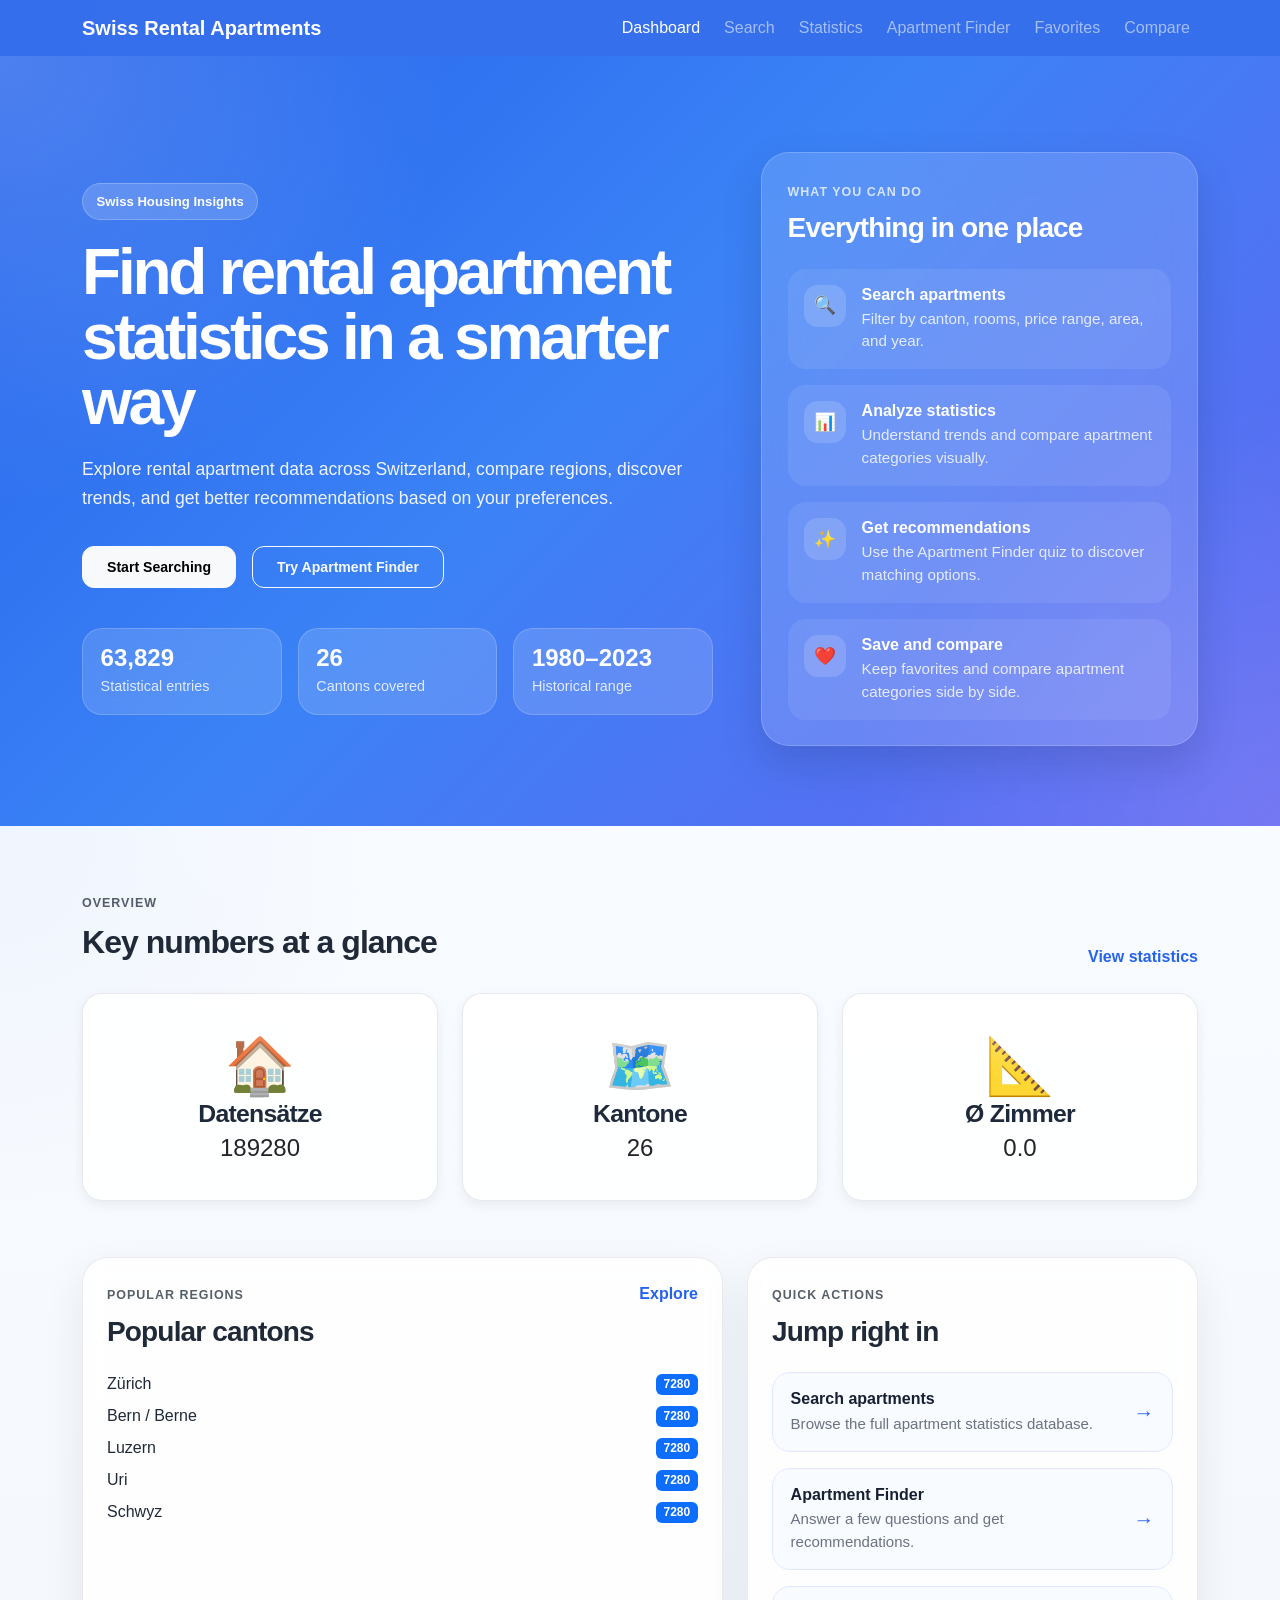
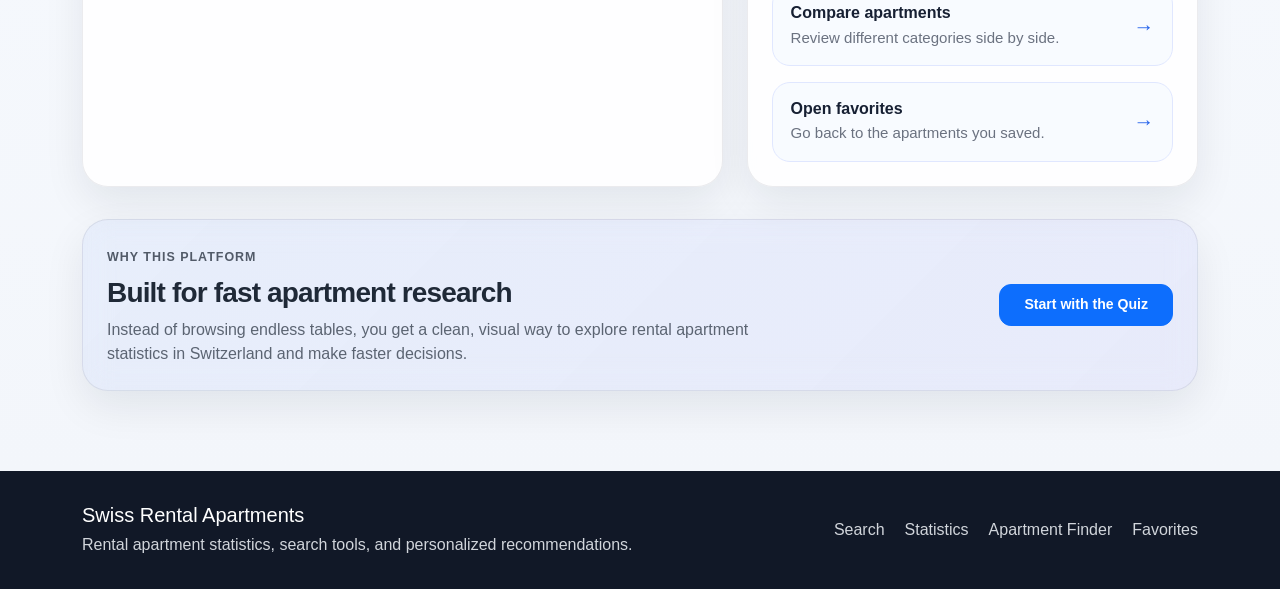
==== commit 4026fe63: "Fixed logic + navbar in quiz.html => next steps are making compare and quiz functionable" ====
--- a/index.html
+++ b/index.html
@@ -249,7 +249,7 @@
 
   <script src="https://cdn.jsdelivr.net/npm/bootstrap@5.3.8/dist/js/bootstrap.bundle.min.js"></script>
   <script src="js/config.js"></script>
-  <script src="js/supabase.js"></script>
+  <script src="js/data.js"></script>
   <script src="js/utils.js"></script>
   <script src="js/app.js"></script>
 </body>
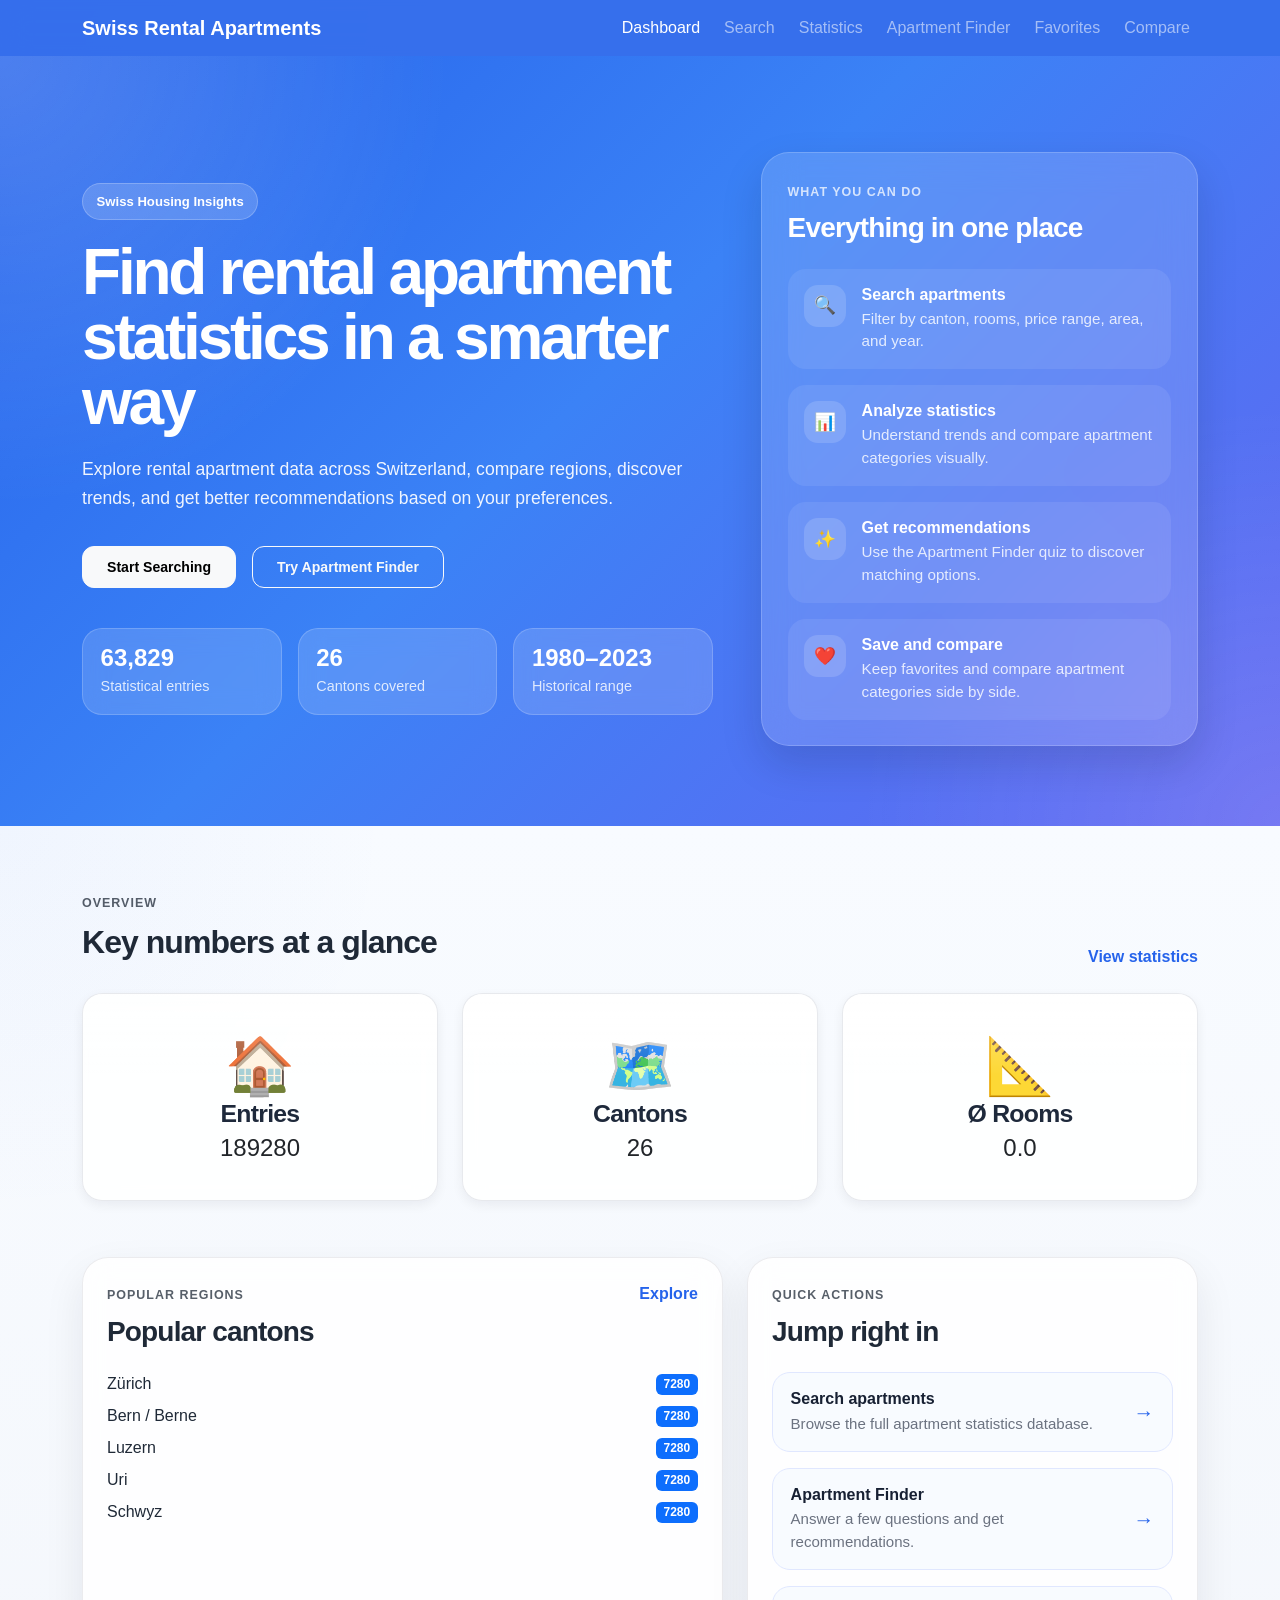
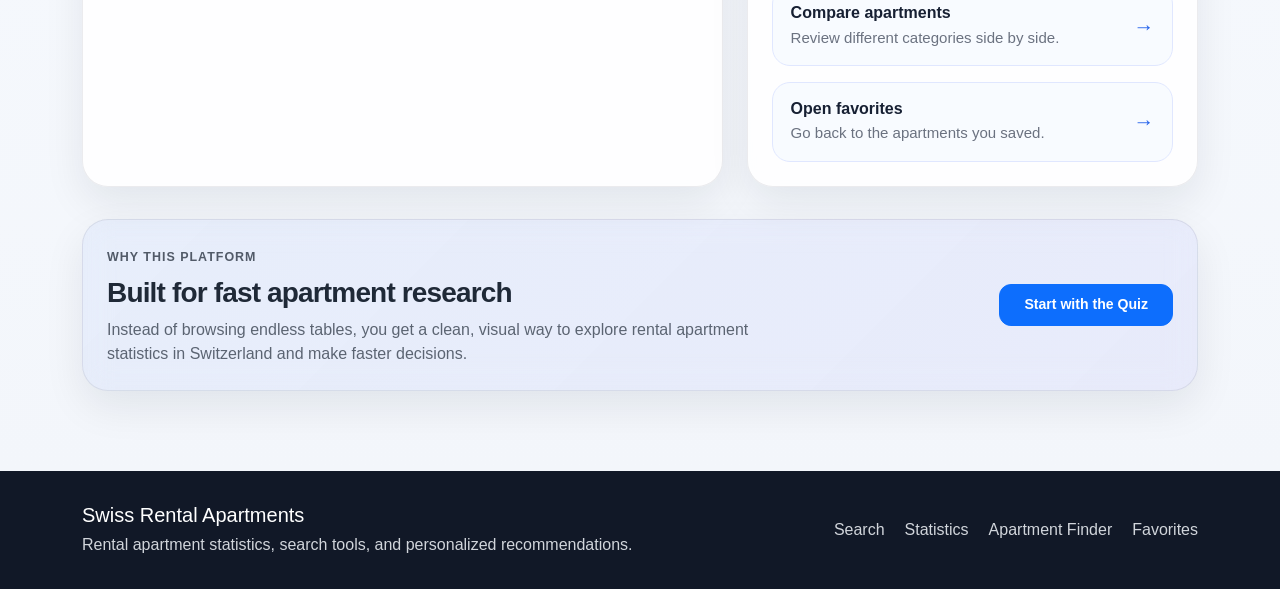
==== commit c16df1d4: "Changed everything from de to en; Fixed comparison bug; Toasts are all the same now; Maybe look into" ====
--- a/index.html
+++ b/index.html
@@ -245,7 +245,8 @@
     </div>
   </footer>
 
-  <div id="toast-container" class="toast-container"></div>
+  <div id="toast-container" class="toast-container position-fixed bottom-0 end-0 p-3">
+  </div>
 
   <script src="https://cdn.jsdelivr.net/npm/bootstrap@5.3.8/dist/js/bootstrap.bundle.min.js"></script>
   <script src="js/config.js"></script>
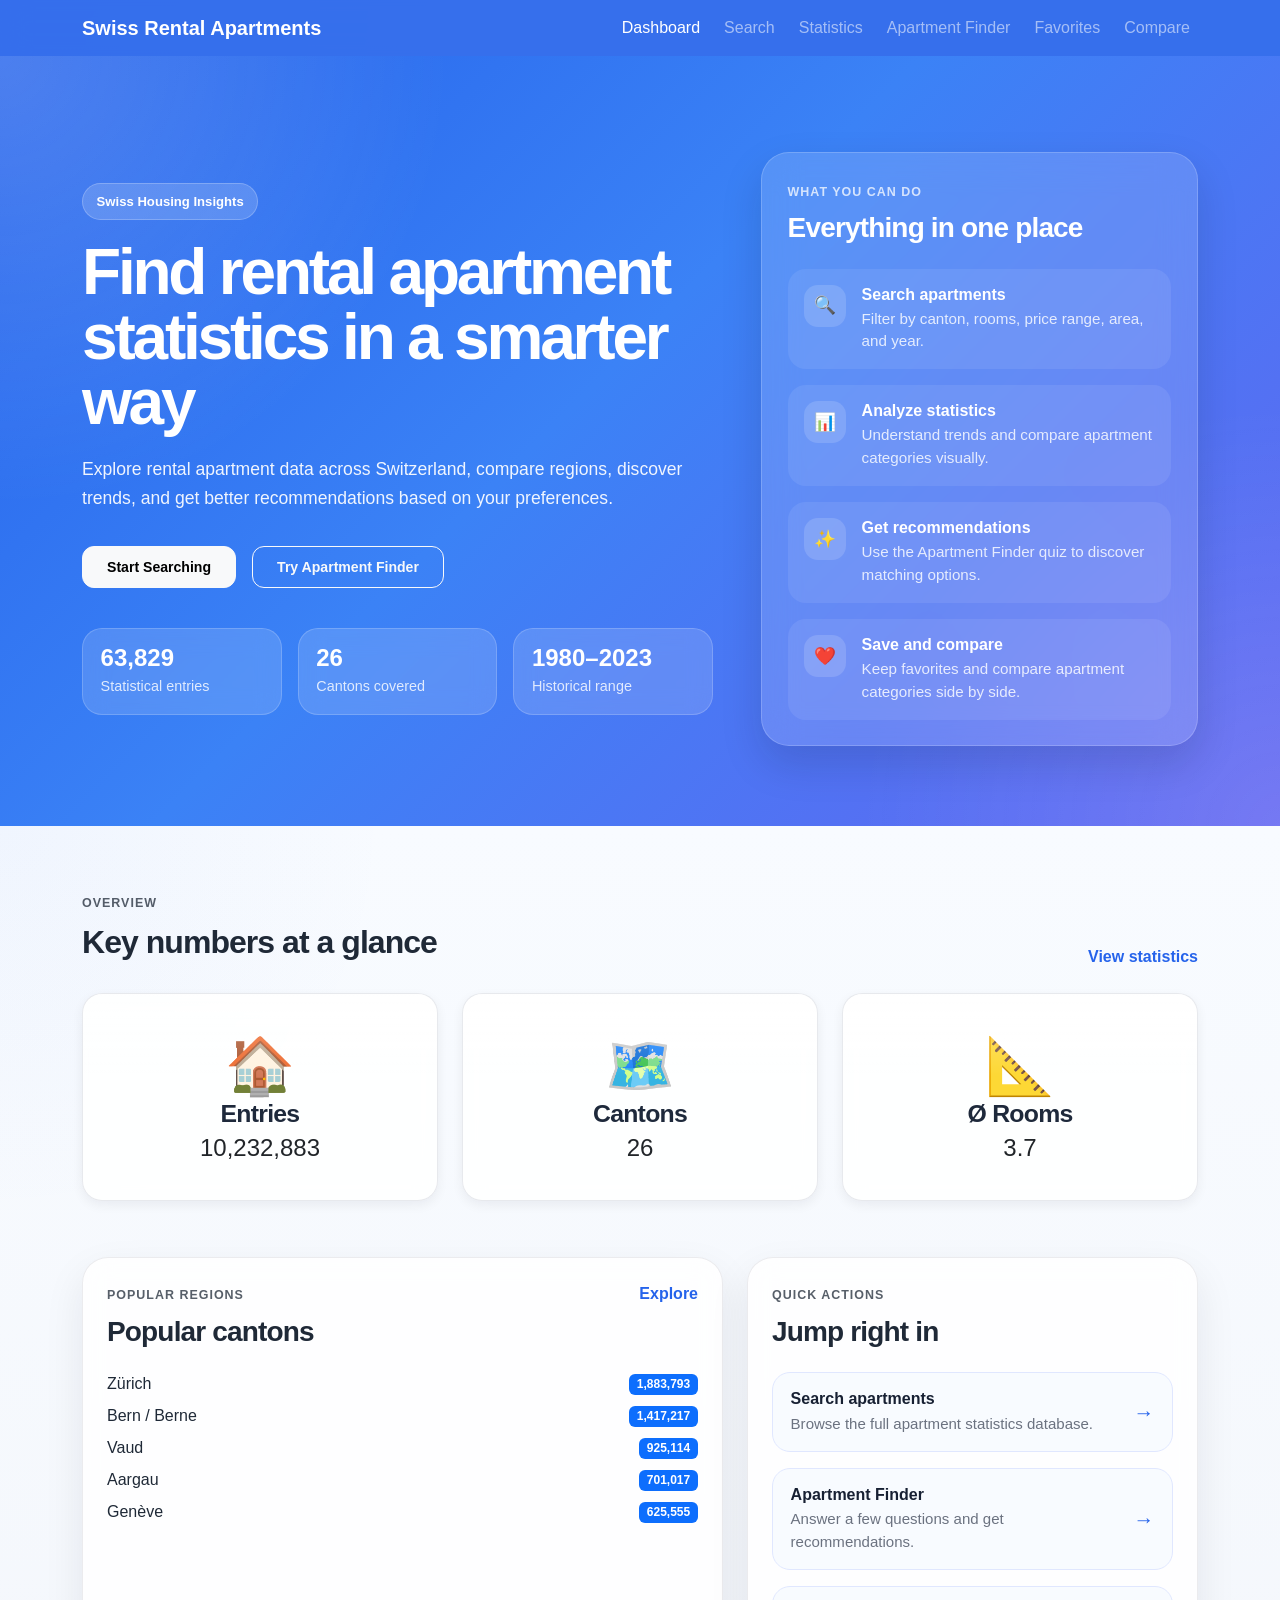
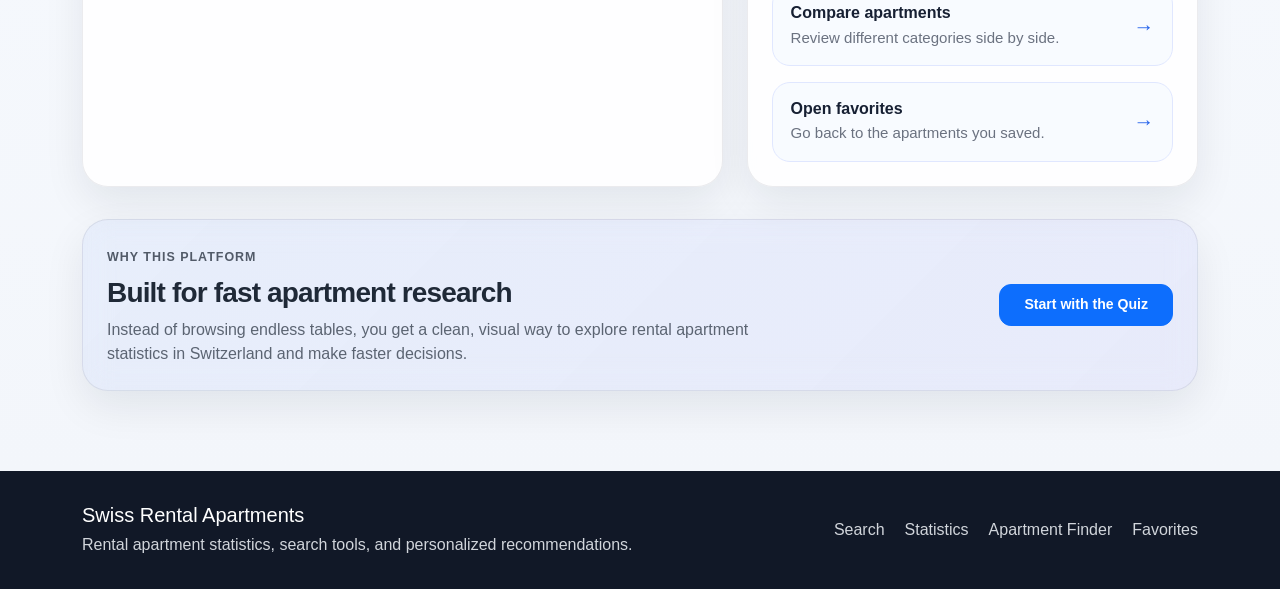
==== commit 1fc53d7d: "Fix fetching bug with dashboard data" ====
--- a/index.html
+++ b/index.html
@@ -139,7 +139,7 @@
         </div>
 
         <div id="summary-cards" class="row g-4">
-          <!-- Summary cards will be populated by JS -->
+
         </div>
       </section>
 
@@ -155,7 +155,7 @@
                 <a href="search.html" class="small-link">Explore</a>
               </div>
               <div id="popular-cantons" class="mt-3">
-                <!-- Popular cantons will be populated by JS -->
+
               </div>
             </div>
           </div>
--- a/css/style.css
+++ b/css/style.css
@@ -16,11 +16,9 @@
 body {
   font-family: "Inter", "Segoe UI", sans-serif;
   background:
-    radial-gradient(
-      circle at top left,
+    radial-gradient(circle at top left,
       rgba(37, 99, 235, 0.05),
-      transparent 25%
-    ),
+      transparent 25%),
     linear-gradient(180deg, #f8fafc 0%, #f3f6fb 100%);
   color: var(--text);
 }
@@ -37,16 +35,12 @@
   overflow: hidden;
   padding: 6rem 0 5rem;
   background:
-    radial-gradient(
-      circle at top left,
+    radial-gradient(circle at top left,
       rgba(255, 255, 255, 0.18),
-      transparent 30%
-    ),
-    radial-gradient(
-      circle at bottom right,
+      transparent 30%),
+    radial-gradient(circle at bottom right,
       rgba(255, 255, 255, 0.12),
-      transparent 28%
-    ),
+      transparent 28%),
     linear-gradient(135deg, #2563eb 0%, #3b82f6 45%, #6366f1 100%);
   color: white;
 }
@@ -175,16 +169,14 @@
 
 .dashboard-main {
   background:
-    radial-gradient(
-      circle at top left,
+    radial-gradient(circle at top left,
       rgba(37, 99, 235, 0.04),
-      transparent 22%
-    ),
+      transparent 22%),
     linear-gradient(180deg, #f8fbff 0%, #f3f6fb 100%);
   padding: 4rem 0 5rem;
 }
 
-.dashboard-section + .dashboard-section {
+.dashboard-section+.dashboard-section {
   margin-top: 2rem;
 }
 
@@ -266,11 +258,9 @@
 }
 
 .info-band {
-  background: linear-gradient(
-    135deg,
-    rgba(37, 99, 235, 0.06),
-    rgba(99, 102, 241, 0.08)
-  );
+  background: linear-gradient(135deg,
+      rgba(37, 99, 235, 0.06),
+      rgba(99, 102, 241, 0.08));
 }
 
 .info-band p {
@@ -350,16 +340,12 @@
   overflow: hidden;
   padding: 4.5rem 0 3rem;
   background:
-    radial-gradient(
-      circle at top left,
+    radial-gradient(circle at top left,
       rgba(255, 255, 255, 0.18),
-      transparent 30%
-    ),
-    radial-gradient(
-      circle at bottom right,
+      transparent 30%),
+    radial-gradient(circle at bottom right,
       rgba(255, 255, 255, 0.12),
-      transparent 28%
-    ),
+      transparent 28%),
     linear-gradient(135deg, #2563eb 0%, #3b82f6 45%, #6366f1 100%);
   color: white;
 }
@@ -478,7 +464,6 @@
   }
 }
 
-/* Top results text */
 .results-header {
   font-size: 0.95rem;
   font-weight: 600;
@@ -486,12 +471,10 @@
   margin-bottom: 1.25rem;
 }
 
-/* Grid spacing */
 .card-grid {
   gap: 1.5rem;
 }
 
-/* Main card */
 .card,
 .apartment-card {
   border: 1px solid rgba(229, 231, 235, 0.9);
@@ -516,21 +499,17 @@
   border-color: rgba(37, 99, 235, 0.18);
 }
 
-/* subtle highlight */
 .card::before,
 .apartment-card::before {
   content: "";
   position: absolute;
   inset: 0;
-  background: linear-gradient(
-    180deg,
-    rgba(255, 255, 255, 0.35),
-    transparent 40%
-  );
+  background: linear-gradient(180deg,
+      rgba(255, 255, 255, 0.35),
+      transparent 40%);
   pointer-events: none;
 }
 
-/* Card header row */
 .card-header-custom {
   display: flex;
   justify-content: space-between;
@@ -538,7 +517,6 @@
   margin-bottom: 1rem;
 }
 
-/* City */
 .card-title,
 .apartment-card h5,
 .apartment-card .city-title {
@@ -549,7 +527,6 @@
   color: #1e293b;
 }
 
-/* Year badge */
 .badge-year {
   display: inline-block;
   padding: 0.32rem 0.65rem;
@@ -562,7 +539,6 @@
   margin-top: 0.25rem;
 }
 
-/* Right side amount */
 .amount-box {
   text-align: right;
 }
@@ -582,7 +558,6 @@
   letter-spacing: -0.04em;
 }
 
-/* Info rows */
 .card-info {
   margin-top: 1rem;
   margin-bottom: 1.25rem;
@@ -601,14 +576,12 @@
   font-weight: 700;
 }
 
-/* Buttons row */
 .card-actions {
   display: flex;
   gap: 0.65rem;
   margin-top: 1.2rem;
 }
 
-/* Buttons */
 .btn {
   border-radius: 12px;
   font-size: 0.88rem;
@@ -618,7 +591,6 @@
   box-shadow: none;
 }
 
-/* Favorite button */
 .btn-favorite,
 .favorite-btn {
   background: #eff6ff;
@@ -633,7 +605,6 @@
   transform: translateY(-1px);
 }
 
-/* Compare button */
 .btn-compare {
   background: #ffffff;
   color: #475569;
@@ -647,7 +618,6 @@
   transform: translateY(-1px);
 }
 
-/* Optional accent line */
 .apartment-card::after {
   content: "";
   position: absolute;
@@ -664,7 +634,7 @@
   justify-content: space-between;
   align-items: center;
   margin-top: 2rem;
-  gap: 1.5rem; /* space between buttons */
+  gap: 1.5rem;
 }
 
 .quiz-actions .btn {
@@ -682,8 +652,8 @@
   box-shadow: 0 8px 20px rgba(37, 99, 235, 0.25);
 }
 
-/* Better mobile */
 @media (max-width: 768px) {
+
   .card,
   .apartment-card {
     padding: 1.1rem;
@@ -769,6 +739,7 @@
 }
 
 @media (max-width: 768px) {
+
   .chart-wrap,
   .small-chart-wrap {
     min-height: 260px;
@@ -839,6 +810,7 @@
 }
 
 @media (max-width: 768px) {
+
   .chart-wrap,
   .small-chart-wrap {
     min-height: 260px;
@@ -1371,4 +1343,4 @@
 .favorite-empty-state {
   max-width: 760px;
   margin: 0 auto;
-}
+}
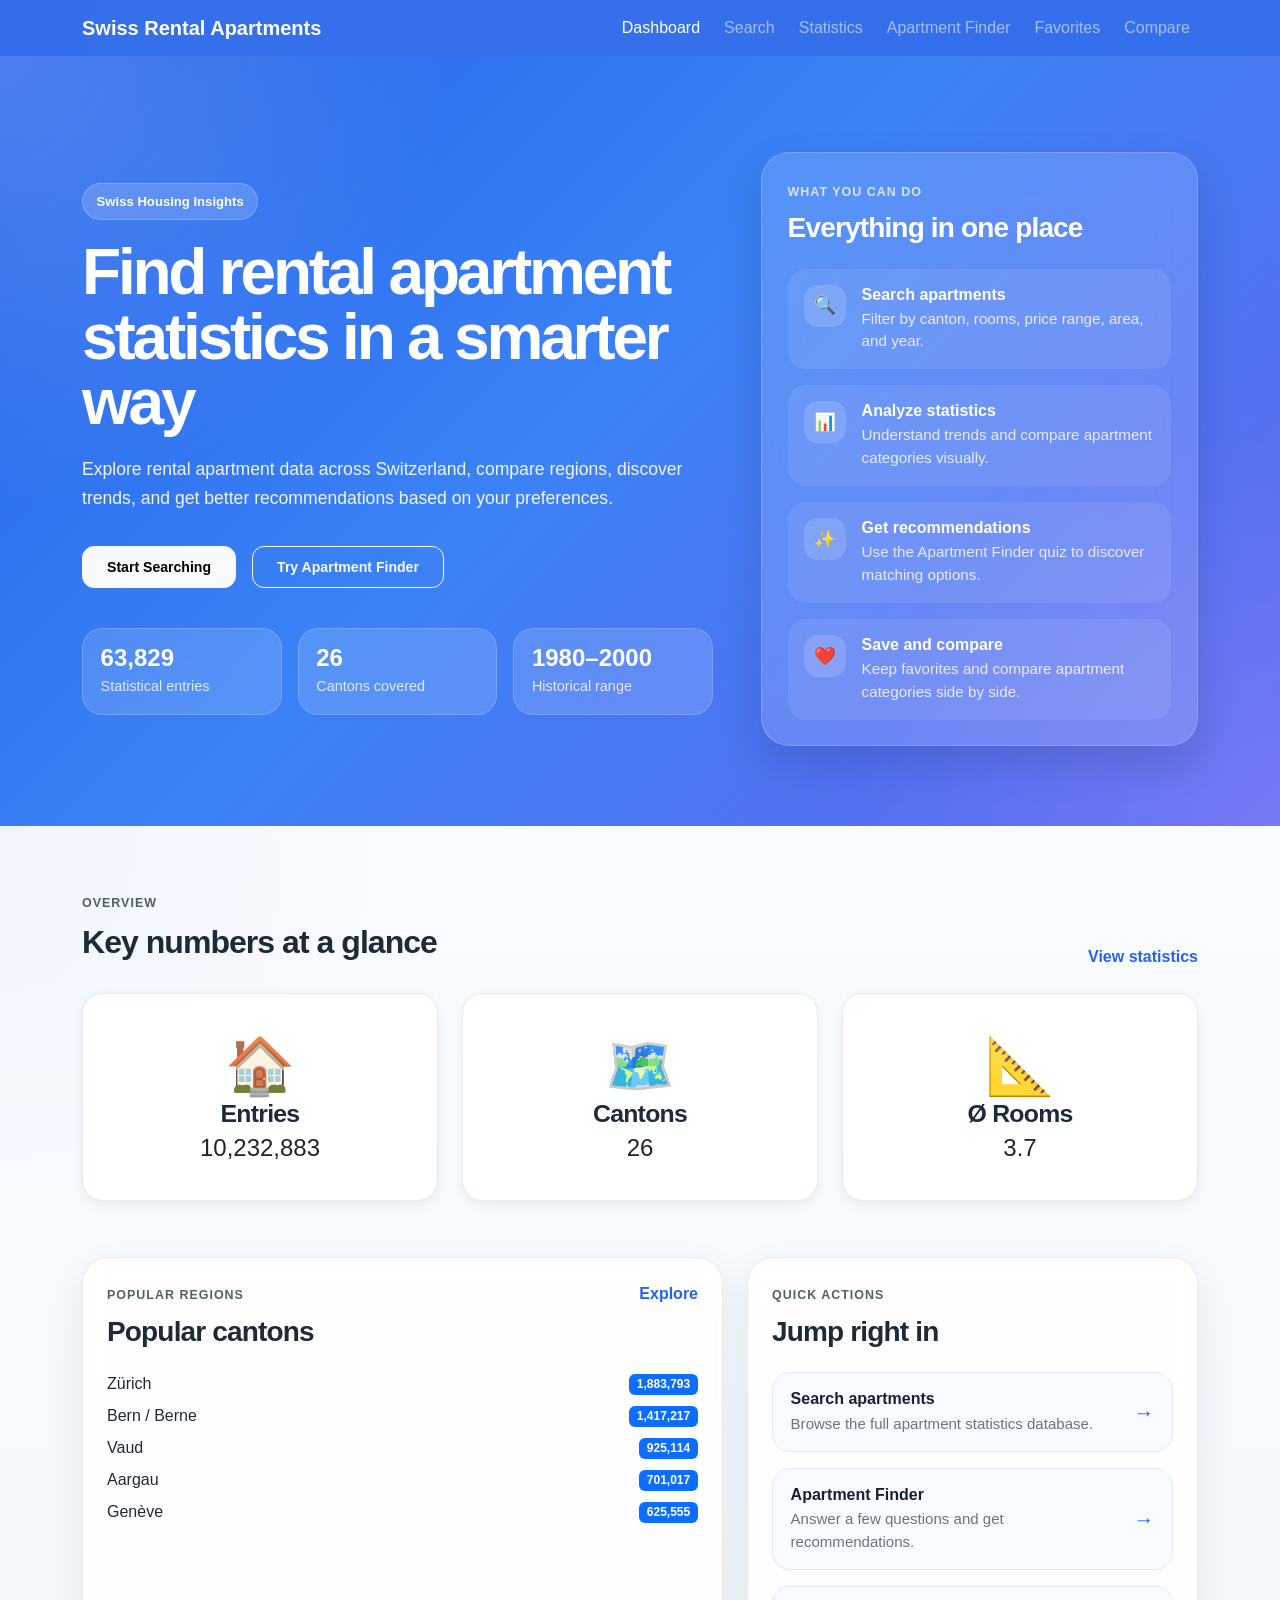
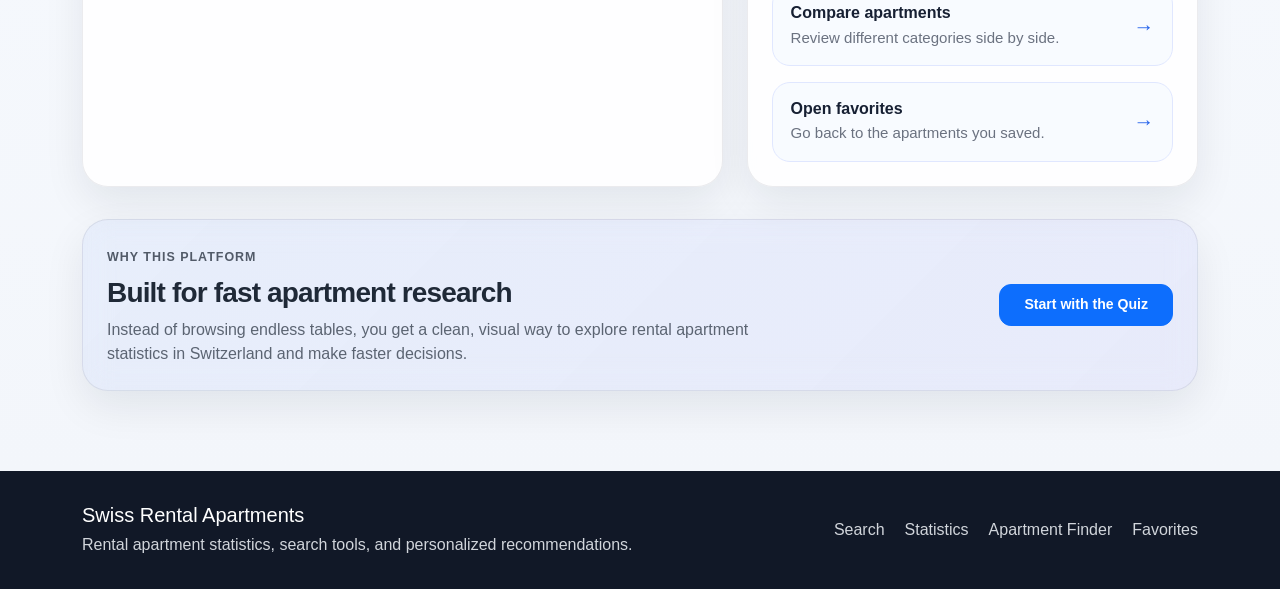
==== commit 6815a7f0: "Fix final value error" ====
--- a/index.html
+++ b/index.html
@@ -73,7 +73,7 @@
             </div>
             <div class="col-sm-4">
               <div class="mini-stat-card">
-                <div class="mini-stat-value" id="hero-years-range">1980–2023</div>
+                <div class="mini-stat-value" id="hero-years-range">1980–2000</div>
                 <div class="mini-stat-label">Historical range</div>
               </div>
             </div>
